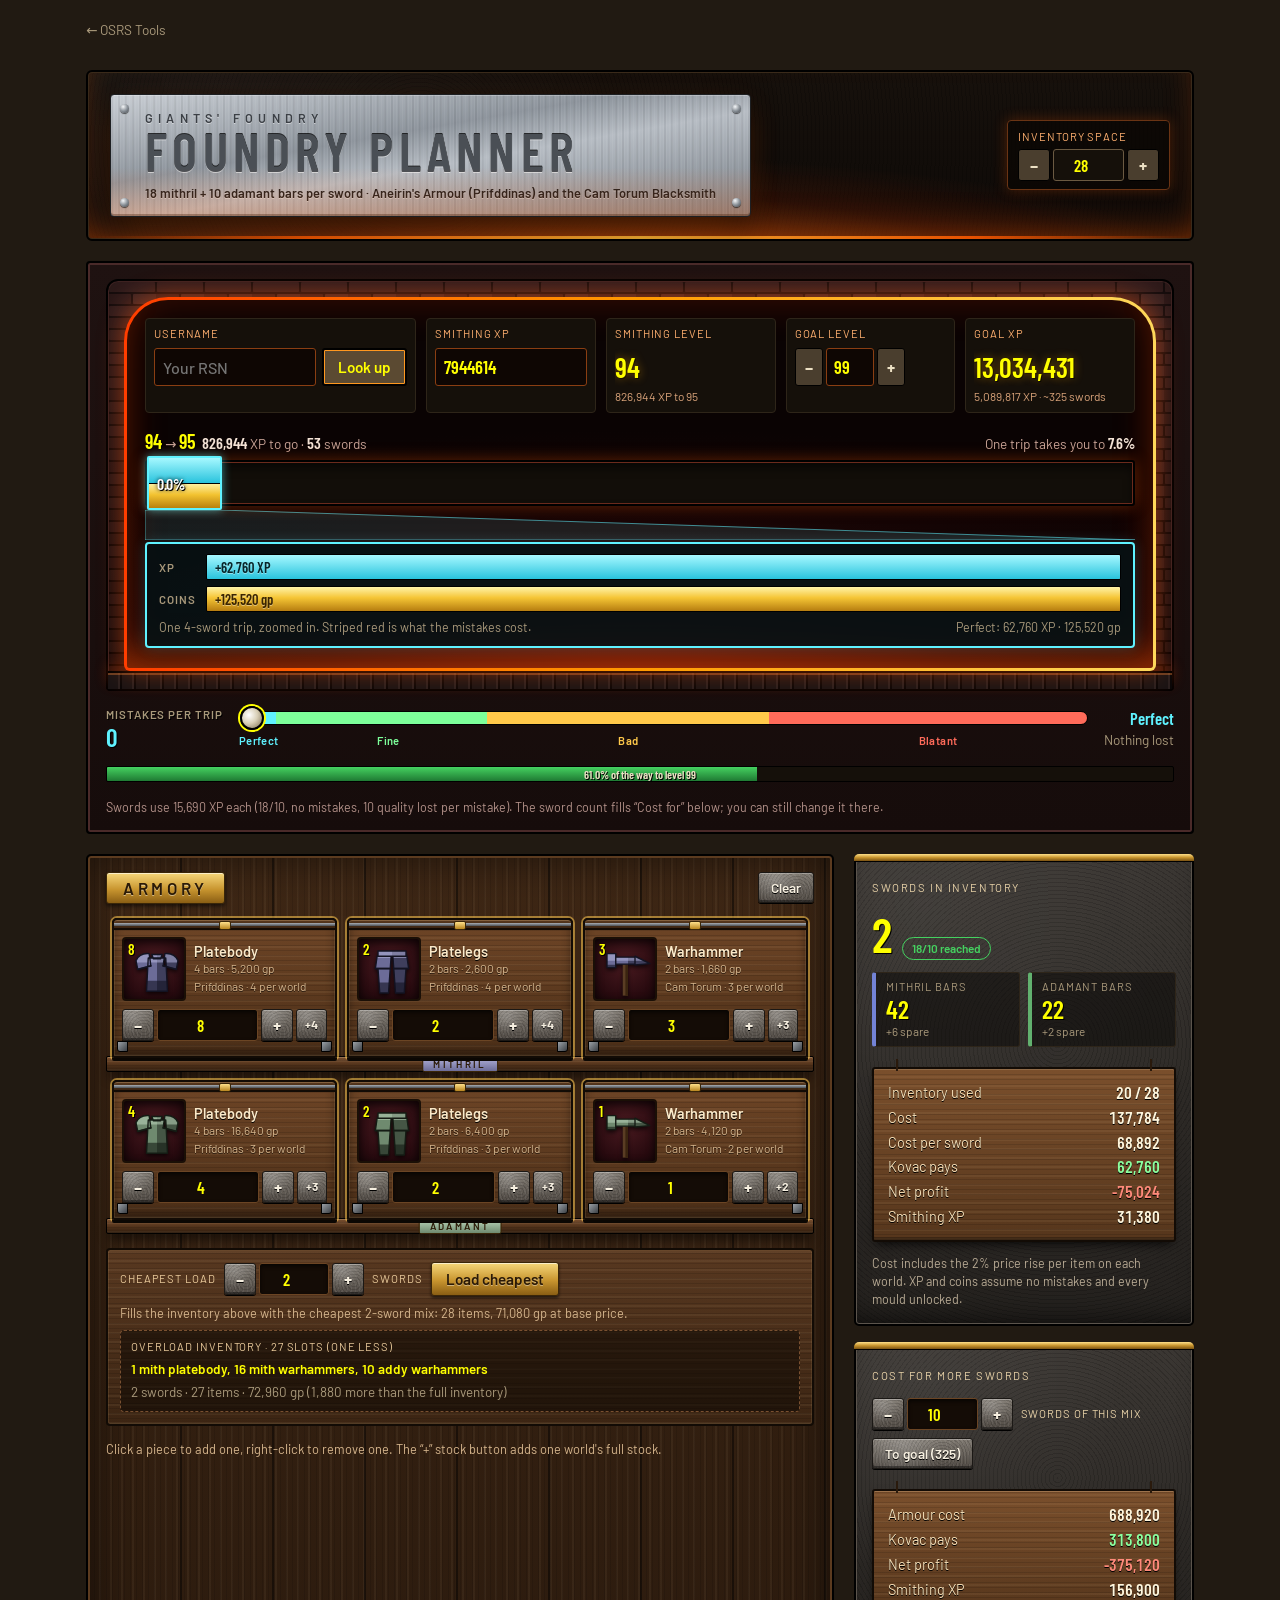
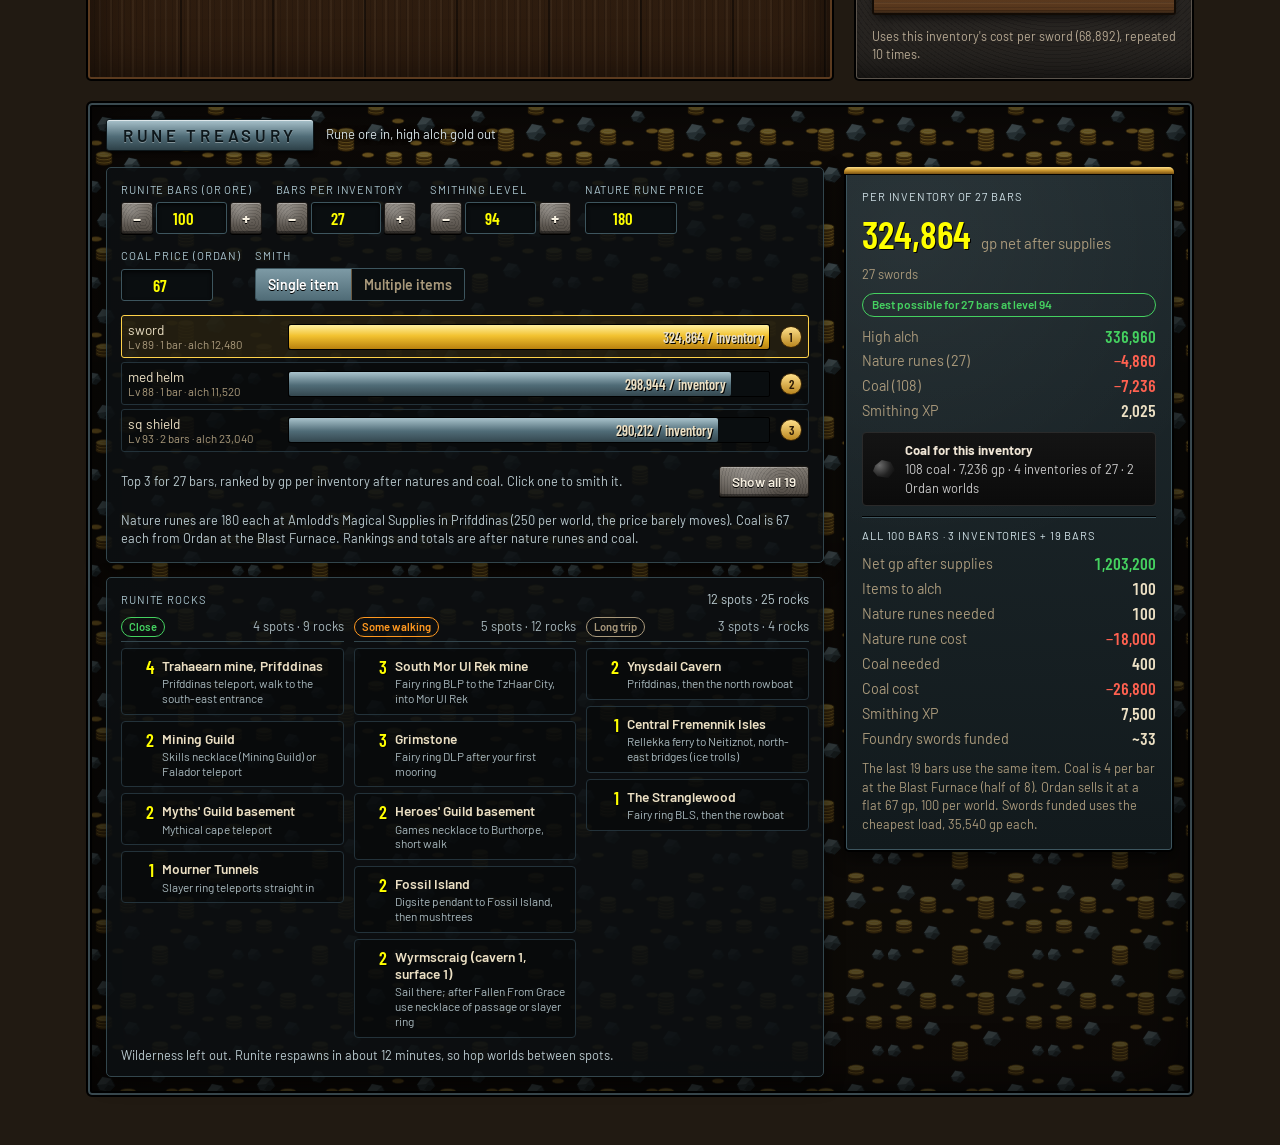
==== foundry-tracker/index.html @ 35a45f16 "Import CA tracker (v1.1.0) and Giants' Foundry planner (v1.0.0)- ca-tracker: web app from Combat-Ach" ====
<!doctype html>
<html lang="en">
<head>
<meta charset="utf-8">
<meta name="viewport" content="width=device-width, initial-scale=1">
<title>Giants' Foundry Planner</title>
<link rel="icon" href="data:image/svg+xml,%3Csvg xmlns='http://www.w3.org/2000/svg' viewBox='0 0 16 16'%3E%3Cpath d='M2 10h12l-2 4H4z' fill='%23ff981f'/%3E%3Cpath d='M5 9c0-3 2-3 1-7 3 2 5 4 4 7z' fill='%23ffff00'/%3E%3C/svg%3E">
<link rel="stylesheet" href="https://fonts.googleapis.com/css2?family=Barlow:wght@400;600&family=Barlow+Condensed:wght@600&display=swap">
<style>
/* Layout: one page, top to bottom — furnace goal panel, then the armory with the counter beside it, then rune alching with the runite rocks list beside it. Single dark look modelled on the game's stone-and-gold interface. */
:root{
  --bg:#211a12; --panel:#3a3024; --well:#15100a; --rim:#6b5a42; --line:#2e2519;
  --text:#ece0c4; --muted:#a9997b; --gold:#ff981f; --yellow:#ffff00;
  --mith:#7383d6; --mith-dk:#3a4377; --addy:#62b16f; --addy-dk:#2e5a36; --rune:#56c6cc; --rune-dk:#1f6d72;
  --good:#45d160; --bad:#ff6150;
  --f-disp:"Barlow",system-ui,-apple-system,"Segoe UI",sans-serif;
  --f-body:"Barlow",system-ui,-apple-system,"Segoe UI",sans-serif;
  --f-num:"Barlow Condensed","Arial Narrow",system-ui,sans-serif;
  color-scheme:dark;
}
[hidden]{display:none!important}
*{box-sizing:border-box}
html,body{margin:0}
body{background:var(--bg);color:var(--text);font:15px/1.45 var(--f-body)}
.wrap{max-width:1140px;margin:0 auto;padding-block:20px 48px;
  padding-left:max(16px,env(safe-area-inset-left,0px));padding-right:max(16px,env(safe-area-inset-right,0px));
  display:grid;gap:20px}
h1,h2{font-family:var(--f-disp);font-weight:600;margin:0;letter-spacing:.02em;text-wrap:balance;text-shadow:1px 1px 0 #000}
h1{font-size:1.9rem;color:var(--yellow)}
h2{font-size:1.2rem;color:var(--yellow)}
p{margin:0}
.muted{color:var(--muted)}
.small{font-size:.8rem}
.label{font-size:.7rem;text-transform:uppercase;letter-spacing:.08em;color:var(--muted)}
.num{font-family:var(--f-num);font-variant-numeric:tabular-nums}
.panel{background:var(--panel);border:2px solid #000;box-shadow:inset 0 0 0 2px var(--rim);border-radius:4px;padding:16px;display:grid;gap:14px;min-width:0}
.head{display:flex;flex-wrap:wrap;justify-content:space-between;align-items:end;gap:10px}
button{font:inherit;color:var(--text);cursor:pointer}
button:focus-visible,input:focus-visible,select:focus-visible{outline:2px solid var(--yellow);outline-offset:2px}
input[type=number],select{background:var(--well);color:var(--yellow);border:1px solid var(--rim);border-radius:3px;font:600 1.05rem var(--f-num);padding:5px 6px;text-align:center;min-width:0}
select{text-align:left;color:var(--text);font:500 .95rem var(--f-body);padding:6px 8px}
.stepper{display:inline-flex;align-items:stretch;gap:3px}
.stepper input{width:4.2em}
.sb{width:32px;min-height:32px;background:#4a3e2e;border:1px solid #000;border-radius:3px;font-weight:700;font-size:1.05rem;line-height:1}
.sb:hover{background:#5d4c34;color:var(--yellow)}
.btn{background:#5b4a32;border:2px solid #000;box-shadow:inset 0 0 0 1px var(--gold);border-radius:3px;padding:7px 14px;font:600 .95rem var(--f-disp);color:var(--yellow)}
.btn:hover{background:#6e5a3c}
.ghost{background:none;border:1px solid var(--rim);border-radius:3px;padding:5px 10px;font-size:.85rem;color:var(--muted)}
.ghost:hover{color:var(--text);border-color:var(--gold)}
.field{display:grid;gap:4px}

/* inventory */
.top{display:grid;grid-template-columns:minmax(0,1fr) 340px;gap:20px;align-items:stretch}
@media (max-width:900px){.top{grid-template-columns:1fr}}
/* ---------- armory ---------- */
.armory{position:relative;display:grid;gap:14px;align-content:start;padding:16px 18px 18px;border:2px solid #000;border-radius:5px;min-width:0;
  background:repeating-linear-gradient(90deg,rgba(0,0,0,.45) 0 2px,transparent 2px 92px),repeating-linear-gradient(90deg,rgba(0,0,0,.10) 0 1px,transparent 1px 6px),repeating-linear-gradient(90deg,rgba(255,220,170,.05) 0 2px,transparent 2px 11px),linear-gradient(#3e2715,#2c1b0e);
  box-shadow:inset 0 0 0 2px #5c3b1f,inset 0 0 50px rgba(0,0,0,.6)}
.armhead{display:flex;justify-content:space-between;align-items:center;gap:10px}
.plaque{display:inline-block;padding:5px 16px;border-radius:3px;font:600 1.05rem var(--f-disp);letter-spacing:.22em;text-transform:uppercase;color:#2b1a06;text-shadow:0 1px 0 rgba(255,255,255,.45);
  background:linear-gradient(#f6d77a,#c8952f 55%,#8a5e14);border:1px solid #3a2608;box-shadow:inset 0 1px 0 rgba(255,255,255,.6),0 2px 4px rgba(0,0,0,.6)}
.rack{display:grid;gap:0}
.rack .items{position:relative;z-index:1;padding:0 6px}
.items{display:grid;grid-template-columns:repeat(3,minmax(0,1fr));gap:10px}
@media (max-width:620px){.items{grid-template-columns:repeat(2,minmax(0,1fr))}}
.shelf{position:relative;height:16px;margin-top:-2px;border:1px solid #000;border-radius:2px;background:repeating-linear-gradient(0deg,rgba(0,0,0,.12) 0 1px,transparent 1px 5px),repeating-linear-gradient(0deg,rgba(255,220,170,.06) 0 2px,transparent 2px 9px),linear-gradient(#7a5030,#4e3019 60%,#2e1c0e);box-shadow:0 8px 12px -4px rgba(0,0,0,.8),inset 0 1px 0 rgba(255,220,170,.25)}
.shelf .tag2{position:absolute;left:50%;top:50%;transform:translate(-50%,-50%);padding:0 10px;font:600 .62rem/14px var(--f-disp);letter-spacing:.24em;text-transform:uppercase;color:#2b1a06;background:linear-gradient(#e9c86a,#a87a22);border:1px solid #3a2608;border-radius:2px}
.rack.m .tag2{background:linear-gradient(#b4b4dc,#6c6c98)} .rack.a .tag2{background:linear-gradient(#bcd6bc,#6f8a6f)}
.rack+.rack{margin-top:8px}
.chest{position:relative;display:grid;grid-template-columns:64px minmax(0,1fr);gap:8px;align-items:center;padding:17px 8px 15px;margin-bottom:0;border:2px solid #120b05;border-radius:5px 5px 2px 2px;
  background:repeating-linear-gradient(0deg,rgba(0,0,0,.12) 0 1px,transparent 1px 5px),repeating-linear-gradient(0deg,rgba(255,220,170,.06) 0 2px,transparent 2px 9px),linear-gradient(#6e4526,#4c2f18);box-shadow:inset 0 0 0 1px rgba(255,210,150,.12),inset 0 -6px 10px rgba(0,0,0,.4),0 3px 0 #0b0703}
.chest::before,.chest::after{content:"";position:absolute;bottom:4px;width:9px;height:9px;background:linear-gradient(135deg,#9aa0a6,#3c4045);border:1px solid #000}
.chest::before{left:3px;border-radius:0 0 0 3px} .chest::after{right:3px;border-radius:0 0 3px 0}
.chest .lid{position:absolute;left:-2px;right:-2px;top:-2px;height:12px;border:2px solid #120b05;border-radius:5px 5px 0 0;background:linear-gradient(#5a3a20,#3a2412);box-shadow:inset 0 1px 0 rgba(255,210,150,.25)}
.chest .lid::before{content:"";position:absolute;left:0;right:0;top:3px;height:3px;background:linear-gradient(#a7adb3,#4b5056)}
.chest .lid i{position:absolute;left:50%;top:1px;width:12px;height:9px;transform:translateX(-50%);border-radius:2px;background:linear-gradient(#ffe08a,#b9861f);border:1px solid #3a2608}
.chest.on{box-shadow:inset 0 0 0 1px rgba(255,210,150,.12),inset 0 -6px 10px rgba(0,0,0,.4),0 3px 0 #0b0703,0 0 0 2px rgba(255,200,80,.55)}
.pic{width:64px;height:64px;padding:5px;border:2px solid #1a0f06;border-radius:4px;position:relative;display:grid;place-items:center;
  background:radial-gradient(circle at 50% 40%,#4a1a20,#2a0b10 70%,#1a0609);box-shadow:inset 0 3px 8px rgba(0,0,0,.7)}
.pic:hover{border-color:#c8952f}
.pic svg{width:56px;height:56px;display:block;filter:drop-shadow(0 2px 2px rgba(0,0,0,.7))}
.pic .q{position:absolute;top:1px;left:4px;font:600 .95rem var(--f-num);color:var(--yellow);text-shadow:1px 1px 0 #000}
.itxt{min-width:0}
.iname{font-weight:600;font-size:.9rem;line-height:1.2;color:#fbe9c8;text-shadow:0 1px 0 #000}
.imeta{font-size:.74rem;color:#d4b48c;text-shadow:0 1px 0 rgba(0,0,0,.6)}
.qty{grid-column:1/-1;display:flex;gap:3px}
.qty input{flex:1;width:0}
.qty .stock{width:auto;padding:0 8px;font-size:.74rem}
@media (max-width:620px){.chest{grid-template-columns:1fr;justify-items:center;text-align:center}.qty{width:100%}}
@media (max-width:400px){.armory{padding:12px 10px 14px}.rack .items{padding:0 2px;gap:8px}.chest{padding:16px 5px 14px}.armory .qty .sb{width:26px;min-height:30px}.qty .stock{padding:0 4px}.imeta{font-size:.7rem}}
/* stone buttons used in the armory and counter */
.armory .sb,.counter .sb,.stone{background:radial-gradient(circle at 30% 22%,rgba(255,255,255,.20),transparent 55%),repeating-radial-gradient(circle at 70% 65%,rgba(0,0,0,.14) 0 1px,transparent 1px 3px),repeating-radial-gradient(circle at 20% 80%,rgba(255,255,255,.06) 0 1px,transparent 1px 4px),linear-gradient(#807a72,#504a44);border:1px solid #1b1815;border-radius:3px;color:#f6efe0;text-shadow:0 1px 0 #000;box-shadow:inset 0 1px 0 rgba(255,255,255,.28),inset 0 -2px 0 rgba(0,0,0,.4),0 1px 0 #000}
.armory .sb:hover,.counter .sb:hover,.stone:hover{filter:brightness(1.15);color:var(--yellow)}
.armory .sb:active,.counter .sb:active,.stone:active{box-shadow:inset 0 2px 3px rgba(0,0,0,.5)}
.stone{padding:6px 12px;font:600 .85rem var(--f-disp)}
.armory input[type=number],.counter input[type=number]{background:#140c06;border:1px solid #6b4524;box-shadow:inset 0 2px 4px rgba(0,0,0,.7)}
.brass{padding:7px 14px;border-radius:3px;font:600 .95rem var(--f-disp);color:#2b1a06;text-shadow:0 1px 0 rgba(255,255,255,.4);background:linear-gradient(#f6d77a,#c8952f 55%,#8a5e14);border:1px solid #3a2608;box-shadow:inset 0 1px 0 rgba(255,255,255,.6),0 2px 3px rgba(0,0,0,.6)}
.brass:hover{filter:brightness(1.08)}
.quarter{display:grid;gap:8px;padding:12px;border:2px solid #120b05;border-radius:4px;background:repeating-linear-gradient(0deg,rgba(0,0,0,.12) 0 1px,transparent 1px 5px),repeating-linear-gradient(0deg,rgba(255,220,170,.06) 0 2px,transparent 2px 9px),linear-gradient(#583820,#3c2513);box-shadow:inset 0 0 0 1px rgba(255,210,150,.1)}
.qhead{display:flex;flex-wrap:wrap;gap:8px;align-items:center}
.qhead .label,.armory .label{color:#e8c99a}
.qnote,.armnote{font-size:.8rem;color:#d4b48c}
.quarter .overflow{background:rgba(10,6,3,.55);border-color:#7a5030}
/* ---------- counter ---------- */
.counter{display:grid;gap:16px;align-content:start;min-width:0}
.till{position:relative;display:grid;gap:12px;padding:20px 16px 16px;border:2px solid #000;border-radius:5px;min-width:0;
  background:radial-gradient(circle at 20% 10%,rgba(255,255,255,.05),transparent 50%),repeating-radial-gradient(circle at 60% 40%,rgba(0,0,0,.16) 0 1px,transparent 1px 4px),linear-gradient(#3b3733,#24211e);
  box-shadow:inset 0 0 0 1px #5b544c,inset 0 -20px 30px -20px rgba(0,0,0,.8)}
.till::before{content:"";position:absolute;left:-2px;right:-2px;top:-2px;height:7px;border-radius:5px 5px 0 0;background:linear-gradient(#ffe08a,#c8952f 50%,#7a5212);border-bottom:1px solid #000}
.tillhead .label{color:#e8d2a8;letter-spacing:.14em}
.tillnote{font-size:.78rem;color:#b8aa94}
.banner{position:relative;margin-top:8px;padding:14px 14px 12px;border:2px solid #120b05;border-radius:3px;background:repeating-linear-gradient(0deg,rgba(0,0,0,.12) 0 1px,transparent 1px 5px),repeating-linear-gradient(0deg,rgba(255,220,170,.06) 0 2px,transparent 2px 9px),linear-gradient(#7a4f2c,#56361c);box-shadow:inset 0 1px 0 rgba(255,220,170,.25),inset 0 -3px 0 rgba(0,0,0,.3),0 6px 10px -4px rgba(0,0,0,.8)}
.banner::before,.banner::after{content:"";position:absolute;top:-10px;width:2px;height:12px;background:#2a1a0c}
.banner::before{left:22px} .banner::after{right:22px}
.banner dl.kv dt{color:#f3dcb4;text-shadow:0 1px 0 #000}
.banner dl.kv dd{color:#fff6dc;text-shadow:0 1px 0 #000}
.banner dl.kv dd.good{color:#8dff9f} .banner dl.kv dd.bad{color:#ff8a7a}
.counter .barsum>div{background:rgba(10,8,6,.55)}
.counter .cheap .label{color:#e8d2a8}

/* readout */
.big{display:flex;align-items:baseline;gap:10px;flex-wrap:wrap}
.big b{font:600 3rem/1 var(--f-num);color:var(--yellow);text-shadow:1px 1px 0 #000}
.pill{display:inline-block;font-size:.74rem;font-weight:600;padding:2px 9px;border-radius:99px;border:1px solid currentColor}
.pill.good{color:var(--good)} .pill.warn{color:var(--gold)} .pill.bad{color:var(--bad)}
.barsum{display:grid;grid-template-columns:1fr 1fr;gap:8px}
.barsum>div{background:var(--well);border:1px solid var(--line);border-left:4px solid var(--mith);border-radius:3px;padding:6px 10px;display:grid;gap:1px}
.barsum>.a{border-left-color:var(--addy)}
.barsum b{font:600 1.6rem/1 var(--f-num);color:var(--yellow);text-shadow:1px 1px 0 #000}
.barsum small{font-size:.74rem;color:var(--muted)}
dl.kv{display:grid;grid-template-columns:1fr auto;gap:4px 12px;margin:0;font-size:.9rem}
dl.kv dt{color:var(--muted)} dl.kv dd{margin:0;text-align:right;font:600 1.02rem var(--f-num);font-variant-numeric:tabular-nums}
.good{color:var(--good)} .bad{color:var(--bad)}
hr{border:0;border-top:1px solid #000;border-bottom:1px solid var(--rim);margin:0;width:100%}
.cheap{display:flex;flex-wrap:wrap;gap:8px;align-items:center}
.overflow{background:var(--well);border:1px dashed var(--rim);border-radius:4px;padding:8px 10px;font-size:.84rem;display:grid;gap:4px}
.overflow b.y{color:var(--yellow);font-weight:600}
.goal{gap:16px;padding:16px 18px;background:linear-gradient(#1f1211,#160c0b);box-shadow:inset 0 0 0 2px #4a2a29}
.goal .status{color:#b39189}
.ghead{display:grid;grid-template-columns:minmax(0,1.6fr) repeat(4,minmax(0,1fr));gap:10px}
@media (max-width:900px){.ghead{grid-template-columns:repeat(2,minmax(0,1fr))}.ghead .tile.user{grid-column:1/-1}}
.tile{background:var(--well);border:1px solid var(--line);border-radius:4px;padding:8px 10px;display:grid;gap:6px;align-content:start;min-width:0}
.tile .row{display:flex;gap:6px;align-items:center;min-height:38px}
.tile input[type=text],.tile input[type=number]{height:38px;font:600 1.15rem var(--f-num);background:#14100b;border:1px solid var(--rim);border-radius:3px;color:var(--yellow);padding:0 8px;min-width:0;width:100%;text-align:left}
.tile input[type=text]{color:var(--text);font:500 1rem var(--f-body)}
.tile .stepper input{width:3.2em;text-align:center;padding:0 2px}
.tile .sb{min-height:38px}
.tile .btn{height:38px;white-space:nowrap}
.tile .val{font:600 1.9rem/38px var(--f-num);color:var(--yellow);text-shadow:1px 1px 0 #000;white-space:nowrap;overflow:hidden;text-overflow:ellipsis}
@media (max-width:900px){.tile .val{font-size:1.5rem}}
.tile small{font-size:.74rem;color:var(--muted);margin-top:-4px}
/* big level bar */
.lvlbar{display:grid;gap:6px}
.lvlbar .cap{display:flex;justify-content:space-between;align-items:baseline;gap:10px;flex-wrap:wrap;font-size:.85rem;color:var(--muted)}
.lvlbar .cap b{color:var(--text);font:600 1rem var(--f-num)}
.lvlbar .cap .lv{font:600 1.25rem var(--f-num);color:var(--yellow);text-shadow:1px 1px 0 #000}
.bigbar{position:relative;height:46px;background:#120e09;border:2px solid #000;box-shadow:inset 0 0 0 1px var(--rim),inset 0 6px 10px rgba(0,0,0,.5);border-radius:3px}
.bigbar>.fill{position:absolute;inset:0 auto 0 0;background:linear-gradient(#ffe266,#e0a21c 55%,#a8700c);box-shadow:inset 0 2px 0 rgba(255,255,255,.35)}
.bigbar>.pct{position:absolute;left:10px;top:50%;transform:translateY(-50%);font:600 1rem var(--f-num);color:#fff;text-shadow:1px 1px 0 #000,0 0 4px #000;pointer-events:none}
.tseg{position:absolute;top:-6px;bottom:-6px;display:grid;grid-template-rows:1fr 1fr;border:2px solid #5ff2ff;border-radius:2px;background:#0a2a30;box-shadow:0 0 10px rgba(95,242,255,.55);min-width:6px;overflow:hidden;transition:left .2s,width .2s}
.lane{position:relative;overflow:hidden;background:repeating-linear-gradient(-45deg,#ff6b5a 0 4px,#7a1d14 4px 8px)}
.lane+.lane{border-top:1px solid #000}
.lane>i{position:absolute;inset:0 auto 0 0;transition:width .2s}
.lane.xp>i{background:linear-gradient(#a6f8ff,#29c3dd)}
.lane.gp>i{background:linear-gradient(#fff0a0,#f2c230 45%,#b8800e);overflow:hidden}
@keyframes shine{0%{left:-40%}60%,100%{left:110%}}
@media (prefers-reduced-motion:reduce){.lane.gp>i::after,.ztrack.gp>i::after{animation:none;display:none}}
/* zoom lens */
.lens{display:block;width:100%;height:30px;margin:-2px 0 -4px}
.lens polygon{fill:rgba(95,242,255,.10);stroke:rgba(95,242,255,.55);stroke-width:1;vector-effect:non-scaling-stroke}
.zoom{display:grid;grid-template-columns:auto minmax(0,1fr);gap:6px 10px;align-items:center;background:#0d1d20;border:2px solid #5ff2ff;border-radius:4px;padding:10px 12px;box-shadow:0 0 14px rgba(95,242,255,.18)}
.zoom .zl{font:600 .72rem var(--f-disp);letter-spacing:.08em;text-transform:uppercase;color:var(--muted)}
.ztrack{position:relative;height:26px;border:1px solid #000;border-radius:2px;overflow:hidden;background:repeating-linear-gradient(-45deg,#ff6b5a 0 5px,#7a1d14 5px 10px)}
.ztrack>i{position:absolute;inset:0 auto 0 0;transition:width .2s}
.ztrack.xp>i{background:linear-gradient(#a6f8ff,#29c3dd)}
.ztrack.gp>i{background:linear-gradient(#fff3a8,#f5c535 45%,#b67d10);overflow:hidden}
.lane.gp>i::after,.ztrack.gp>i::after{content:"";position:absolute;top:0;bottom:0;width:40%;left:-40%;background:linear-gradient(100deg,transparent,rgba(255,255,255,.75) 50%,transparent);animation:shine 2.8s ease-in-out infinite}
.ztrack span{position:absolute;top:50%;transform:translateY(-50%);font:600 .9rem var(--f-num);white-space:nowrap}
.ztrack .got{left:8px;color:#06262b;text-shadow:0 1px 0 rgba(255,255,255,.4)}
.ztrack.gp .got{color:#3a2500}
.ztrack .lost{right:8px;color:#fff;text-shadow:1px 1px 0 #000,0 0 3px #000}
.zfoot{grid-column:1/-1;display:flex;justify-content:space-between;gap:10px;flex-wrap:wrap;font-size:.78rem;color:var(--muted)}
/* mistakes slider */
.mslide{display:grid;grid-template-columns:auto minmax(0,1fr) auto;gap:6px 16px;align-items:center}
@media (max-width:620px){.mslide{grid-template-columns:1fr}}
.mslide .mval{font:600 1.6rem/1 var(--f-num);color:var(--yellow);text-shadow:1px 1px 0 #000;min-width:4.2em}
.mslide .mval small{display:block;font:600 .72rem var(--f-disp);letter-spacing:.08em;text-transform:uppercase;color:var(--muted);margin-bottom:3px}
.rangewrap{position:relative;padding-bottom:18px}
input[type=range].mist{-webkit-appearance:none;appearance:none;width:100%;height:14px;border-radius:7px;border:1px solid #000;background:linear-gradient(90deg,#5ff2ff 0 4.2%,#7dff9a 4.2% 29.2%,#ffc94a 29.2% 62.5%,#ff6b5a 62.5%);margin:0;cursor:pointer}
input[type=range].mist::-webkit-slider-thumb{-webkit-appearance:none;width:24px;height:24px;border-radius:50%;background:radial-gradient(circle at 35% 35%,#fff,#d9d0b8 45%,#7a6a4a);border:2px solid #000;box-shadow:0 0 0 2px var(--yellow)}
input[type=range].mist::-moz-range-thumb{width:22px;height:22px;border-radius:50%;background:radial-gradient(circle at 35% 35%,#fff,#d9d0b8 45%,#7a6a4a);border:2px solid #000;box-shadow:0 0 0 2px var(--yellow)}
input[type=range].mist:focus-visible{outline:2px solid var(--yellow);outline-offset:4px}
.ticks{position:absolute;left:12px;right:12px;bottom:0;height:14px;font:600 .7rem var(--f-disp);letter-spacing:.04em}
.ticks span{position:absolute;transform:translateX(-50%);white-space:nowrap}
.mread{font-size:.85rem;color:var(--muted);text-align:right}
.mread b{font:600 1.05rem var(--f-num)}
.mread .xtra{display:block;margin-top:3px;font-size:.8rem;color:var(--text)}
.mread .xtra b{font-size:.9rem}
.tp{color:#5ff2ff} .tf{color:#7dff9a} .tb{color:#ffc94a} .tx{color:#ff6b5a}
/* slim goal bar */
.goalbar{position:relative;height:16px;background:var(--well);border:1px solid #000;border-radius:2px;overflow:hidden}
.goalbar i{position:absolute;inset:0 auto 0 0;background:linear-gradient(var(--good),#1f7a33)}
.goalbar span{position:absolute;inset:0;display:grid;place-items:center;font:600 .74rem var(--f-num);text-shadow:1px 1px 0 #000}
.status{font-size:.78rem}

/* rune */
.rgrid{display:grid;grid-template-columns:minmax(0,1fr) 330px;gap:20px;align-items:start}
@media (max-width:900px){.rgrid{grid-template-columns:1fr}}
.fields{display:flex;flex-wrap:wrap;gap:14px}
.bars{display:grid;gap:4px}
.brow{display:grid;grid-template-columns:150px minmax(0,1fr);gap:10px;align-items:center;background:none;border:1px solid transparent;border-radius:3px;padding:3px 5px;text-align:left}
.brow:hover:not(:disabled){border-color:var(--rim)}
.brow.sel{border-color:var(--yellow);background:#2f2619}
.brow:disabled{opacity:.4;cursor:default}
.brow .nm{font-size:.85rem;line-height:1.15}
.brow .nm small{display:block;font-size:.72rem;color:var(--muted)}
.btrack{position:relative;height:20px;background:var(--well);border-radius:2px}
.btrack i{position:absolute;inset:0 auto 0 0;background:linear-gradient(var(--rune),var(--rune-dk));border-radius:2px}
.brow.sel .btrack i{background:linear-gradient(var(--yellow),var(--gold))}
.btrack span{position:absolute;top:50%;transform:translateY(-50%);font:600 .82rem var(--f-num);text-shadow:1px 1px 0 #000;white-space:nowrap}
@media (max-width:560px){.brow{grid-template-columns:105px minmax(0,1fr)}}
.brow .nm .cnt{font-style:normal;font:600 .9rem var(--f-num);color:var(--yellow);margin-right:5px}
.seg{display:flex;border:1px solid var(--rim);border-radius:3px;overflow:hidden}
.seg button{background:var(--well);border:0;padding:7px 12px;font:600 .88rem var(--f-disp);color:var(--muted)}
.seg button+button{border-left:1px solid var(--rim)}
.seg button.on{background:#5b4a32;color:var(--yellow)}
.mixbox{background:var(--well);border:1px solid var(--rim);border-radius:4px;display:grid;gap:0}
.mixbox[hidden]{display:none}
.mixbox>.head{padding:9px 12px;align-items:baseline}
#mixUsed{font:600 .95rem var(--f-num);color:var(--yellow)}
#mixUsed.bad{color:var(--bad)}
.hlist{display:grid;padding:0 8px;border-top:1px solid var(--line)}
.hrow{display:grid;grid-template-columns:minmax(0,1fr) auto 68px;gap:6px;align-items:center;padding:4px 2px;border-bottom:1px solid var(--line);font-size:.84rem}
.hrow.on .hn{color:var(--yellow)}
.hrow small{display:block;font-size:.7rem;color:var(--muted)}
.hrow .stepper input{width:3em}
.hrow .sb{width:26px;min-height:26px}
.hrow .t{text-align:right;font:600 .92rem var(--f-num);color:var(--yellow)}
.hfoot{display:flex;justify-content:space-between;align-items:center;gap:8px;padding:8px 12px;font-size:.84rem}
.rockbox{display:grid;gap:8px;background:var(--well);border:1px solid var(--rim);border-radius:4px;padding:10px 12px}
.rockbox .head{align-items:baseline}
.rlist{display:grid}
.rk{display:grid;grid-template-columns:22px minmax(0,1fr);gap:8px;align-items:start;padding:6px 0;border-top:1px solid var(--line);font-size:.86rem;line-height:1.25}
.rk .c{font:600 1.15rem/1.1 var(--f-num);color:var(--yellow);text-shadow:1px 1px 0 #000;text-align:right}
.rk .rn{font-weight:600}
.rk small{display:block;font-size:.74rem;color:var(--muted);margin-top:2px}
.tag{display:inline-block;font-size:.7rem;font-weight:600;padding:1px 7px;border-radius:99px;border:1px solid currentColor;white-space:nowrap}
.tag.s{color:var(--good)} .tag.m{color:var(--gold)} .tag.l{color:var(--muted)}

/* ---------- forge header ---------- */
.forge{position:relative;overflow:hidden;display:flex;flex-wrap:wrap;justify-content:space-between;align-items:center;gap:16px;padding:22px;border:2px solid #000;border-radius:6px;
  background:radial-gradient(ellipse 70% 90% at 50% 115%,rgba(255,110,20,.45),rgba(160,40,0,.18) 45%,transparent 70%),
    radial-gradient(circle at 12% 0%,rgba(255,255,255,.04),transparent 40%),
    repeating-radial-gradient(circle at 30% 40%,rgba(0,0,0,.18) 0 1px,transparent 1px 4px),
    linear-gradient(#17110c,#0d0907);
  box-shadow:inset 0 0 0 1px #3a2a1a,inset 0 -18px 40px -20px rgba(255,90,0,.6)}
.forge::after{content:"";position:absolute;left:0;right:0;bottom:0;height:3px;background:linear-gradient(90deg,transparent,#ff5a00 20%,#ffc23a 50%,#ff5a00 80%,transparent);filter:blur(.5px);opacity:.85}
.embers{position:absolute;inset:0;pointer-events:none}
.embers i{position:absolute;bottom:-6px;width:3px;height:3px;border-radius:50%;background:#ffb347;box-shadow:0 0 6px 2px rgba(255,120,20,.8);opacity:0;animation:ember linear infinite}
@keyframes ember{0%{transform:translate(0,0);opacity:0}10%{opacity:1}70%{opacity:.7}100%{transform:translate(14px,-150px);opacity:0}}
.plate{position:relative;z-index:1;padding:16px 34px 14px;border-radius:4px;border:1px solid #1d1f22;
  background:repeating-linear-gradient(90deg,rgba(255,255,255,.05) 0 1px,transparent 1px 3px),
    repeating-linear-gradient(90deg,rgba(0,0,0,.06) 0 2px,transparent 2px 7px),
    linear-gradient(170deg,#c9ced4 0%,#8e959d 38%,#b7bdc4 55%,#757c84 100%);
  box-shadow:0 1px 0 rgba(255,255,255,.25) inset,0 -2px 0 rgba(0,0,0,.35) inset,0 8px 24px rgba(0,0,0,.6),0 10px 28px -8px rgba(255,100,0,.45)}
.plate::before{content:"";position:absolute;inset:0;border-radius:4px;background:linear-gradient(180deg,transparent 60%,rgba(255,110,30,.28));pointer-events:none}
.rivet{position:absolute;width:9px;height:9px;border-radius:50%;background:radial-gradient(circle at 35% 30%,#f4f6f8,#8b9299 50%,#3c4146);box-shadow:0 1px 1px rgba(0,0,0,.6)}
.plate h1{display:grid;gap:0;margin:0;text-shadow:none}
.plate .kicker{font:600 .78rem var(--f-disp);letter-spacing:.42em;text-transform:uppercase;color:#3c4046;text-shadow:0 1px 0 rgba(255,255,255,.45)}
.plate .etch{font:600 clamp(2rem,5.6vw,3.3rem)/1 var(--f-num);letter-spacing:.1em;text-transform:uppercase;color:#4a4f55;
  text-shadow:0 1px 0 rgba(255,255,255,.55),0 -1px 0 rgba(0,0,0,.75),0 0 1px rgba(0,0,0,.4)}
.plate .sub{margin-top:6px;font-size:.8rem;font-weight:600;color:#15181b;text-shadow:0 1px 0 rgba(255,255,255,.4)}
.slotplate{position:relative;z-index:1;background:rgba(10,6,3,.72);border:1px solid #6a3414;border-radius:4px;padding:8px 10px;box-shadow:0 0 14px rgba(255,90,0,.25)}
.slotplate .label{color:#ffb070}
@media (max-width:560px){.plate{padding:14px 20px 12px;width:100%}.slotplate{width:100%}}
@media (prefers-reduced-motion:reduce){.embers{display:none}}
/* ---------- furnace mouth around the goal fields ---------- */
.furnace{padding:16px 16px 0;border-radius:12px 12px 4px 4px;background:linear-gradient(180deg,rgba(126,87,85,.18),rgba(0,0,0,.35)),url("data:image/svg+xml,%3Csvg xmlns='http://www.w3.org/2000/svg' width='48' height='24'%3E%3Crect width='48' height='24' fill='%230d0606'/%3E%3Crect x='1' y='1' width='46' height='10' rx='1' fill='%233a1f1e'/%3E%3Crect x='-23' y='13' width='46' height='10' rx='1' fill='%23331a19'/%3E%3Crect x='25' y='13' width='46' height='10' rx='1' fill='%23442624'/%3E%3C/svg%3E") 0 0/48px 24px,#0d0606;border:2px solid #000;box-shadow:inset 0 0 0 1px #3d2221,inset 0 0 40px rgba(0,0,0,.6)}
.furnace .mouth{position:relative;display:grid;gap:16px;padding:18px 18px 20px;border:3px solid transparent;border-radius:44px 44px 6px 6px;
  background:radial-gradient(ellipse 85% 70% at 50% 105%,#5a120a 0%,#2a0808 38%,#140404 70%,#0a0303 100%) padding-box,
    linear-gradient(90deg,#ff3d00,#ff9a00,#ffd85a,#ff7a00,#ff2a00,#ffb000,#ff3d00) border-box;
  background-size:100% 100%,300% 100%;animation:magma 9s linear infinite;
  box-shadow:0 0 24px rgba(255,80,0,.5),inset 0 0 40px rgba(255,60,0,.22),inset 0 -30px 40px -20px rgba(255,90,0,.45)}
@keyframes magma{to{background-position:0 0,300% 0}}
@media (prefers-reduced-motion:reduce){.furnace .mouth{animation:none}}
.furnace .ghead{padding:0}
.sill{height:18px;margin:0 -16px;border-top:2px solid #000;background:repeating-linear-gradient(90deg,#1a1414 0 10px,#2a201f 10px 12px,#0a0707 12px 14px),linear-gradient(#3a2e2d,#120d0d);box-shadow:inset 0 2px 0 rgba(255,140,60,.35),0 -6px 14px rgba(255,80,0,.25)}
.furnace .lvlbar .cap{color:#c9a497}
.furnace .lvlbar .cap b{color:#f4e3d6}
.furnace .bigbar{border-color:#000;box-shadow:inset 0 0 0 1px #6b2a1c,inset 0 6px 10px rgba(0,0,0,.6),0 0 16px rgba(255,90,0,.35)}
.furnace .zoom{background:rgba(6,18,20,.88)}
@media (max-width:560px){.furnace{padding:8px 8px 0}.furnace .mouth{padding:12px 10px 14px;gap:12px;border-radius:28px 28px 6px 6px}.sill{margin:0 -8px}}
.furnace .tile{padding:7px 8px}.furnace .tile .stepper input{width:2.6em}.furnace .tile .sb{width:28px}}
.furnace .tile{background:linear-gradient(rgba(14,4,4,.85),rgba(30,8,6,.85));border:1px solid rgba(255,110,40,.34);box-shadow:inset 0 -10px 18px -10px rgba(255,100,20,.5)}
.furnace .tile .label{color:#ffb070}
.furnace .tile small{color:#d9a37a}
.furnace .tile input[type=text],.furnace .tile input[type=number]{background:#0e0603;border-color:#8a3e12}
.furnace .tile .val{font-size:clamp(1.3rem,2.3vw,1.75rem);text-shadow:0 0 10px rgba(255,170,0,.45),1px 1px 0 #000}

/* ---------- rune treasury ---------- */
.treasury{position:relative;display:grid;gap:16px;padding:16px 18px 18px;border:2px solid #000;border-radius:6px;min-width:0;
  background:linear-gradient(rgba(10,8,6,.55),rgba(10,8,6,.72)),url("data:image/svg+xml,%3Csvg xmlns='http://www.w3.org/2000/svg' width='160' height='96'%3E%3Crect width='160' height='96' fill='%23100c08'/%3E%3Cpolygon points='9.0,22.0 14.4,13.9 23.4,15.7 27.0,22.9 20.7,29.2 11.7,27.4' fill='%23506C77' stroke='%231d2a30' stroke-width='1'/%3E%3Cpolygon points='9.0,22.0 14.4,13.9 23.4,15.7 18.0,21.1' fill='%2386a5b0'/%3E%3Cpolygon points='27.0,22.9 20.7,29.2 16.2,26.5 19.8,22.0' fill='%232f434b'/%3E%3Cpolygon points='63.0,14.0 67.2,7.7 74.2,9.1 77.0,14.7 72.1,19.6 65.1,18.2' fill='%23506C77' stroke='%231d2a30' stroke-width='1'/%3E%3Cpolygon points='63.0,14.0 67.2,7.7 74.2,9.1 70.0,13.3' fill='%2386a5b0'/%3E%3Cpolygon points='77.0,14.7 72.1,19.6 68.6,17.5 71.4,14.0' fill='%232f434b'/%3E%3Cpolygon points='118.0,30.0 124.0,21.0 134.0,23.0 138.0,31.0 131.0,38.0 121.0,36.0' fill='%23506C77' stroke='%231d2a30' stroke-width='1'/%3E%3Cpolygon points='118.0,30.0 124.0,21.0 134.0,23.0 128.0,29.0' fill='%2386a5b0'/%3E%3Cpolygon points='138.0,31.0 131.0,38.0 126.0,35.0 130.0,30.0' fill='%232f434b'/%3E%3Cpolygon points='36.0,62.0 40.8,54.8 48.8,56.4 52.0,62.8 46.4,68.4 38.4,66.8' fill='%23506C77' stroke='%231d2a30' stroke-width='1'/%3E%3Cpolygon points='36.0,62.0 40.8,54.8 48.8,56.4 44.0,61.2' fill='%2386a5b0'/%3E%3Cpolygon points='52.0,62.8 46.4,68.4 42.4,66.0 45.6,62.0' fill='%232f434b'/%3E%3Cpolygon points='95.0,72.0 100.4,63.9 109.4,65.7 113.0,72.9 106.7,79.2 97.7,77.4' fill='%23506C77' stroke='%231d2a30' stroke-width='1'/%3E%3Cpolygon points='95.0,72.0 100.4,63.9 109.4,65.7 104.0,71.1' fill='%2386a5b0'/%3E%3Cpolygon points='113.0,72.9 106.7,79.2 102.2,76.5 105.8,72.0' fill='%232f434b'/%3E%3Cpolygon points='144.0,84.0 147.6,78.6 153.6,79.8 156.0,84.6 151.8,88.8 145.8,87.6' fill='%23506C77' stroke='%231d2a30' stroke-width='1'/%3E%3Cpolygon points='144.0,84.0 147.6,78.6 153.6,79.8 150.0,83.4' fill='%2386a5b0'/%3E%3Cpolygon points='156.0,84.6 151.8,88.8 148.8,87.0 151.2,84.0' fill='%232f434b'/%3E%3Cpolygon points='-1.0,84.0 3.2,77.7 10.2,79.1 13.0,84.7 8.1,89.6 1.1,88.2' fill='%23506C77' stroke='%231d2a30' stroke-width='1'/%3E%3Cpolygon points='-1.0,84.0 3.2,77.7 10.2,79.1 6.0,83.3' fill='%2386a5b0'/%3E%3Cpolygon points='13.0,84.7 8.1,89.6 4.6,87.5 7.4,84.0' fill='%232f434b'/%3E%3Cellipse cx='40.0' cy='39.2' rx='8' ry='3' fill='%23a8761c' stroke='%234a3008' stroke-width='.8'/%3E%3Cellipse cx='40.0' cy='38.0' rx='8' ry='3' fill='%23d9a838' stroke='%235a3e0e' stroke-width='.7'/%3E%3Cellipse cx='40.0' cy='36.0' rx='8' ry='3' fill='%23a8761c' stroke='%234a3008' stroke-width='.8'/%3E%3Cellipse cx='40.0' cy='34.8' rx='8' ry='3' fill='%23d9a838' stroke='%235a3e0e' stroke-width='.7'/%3E%3Cellipse cx='40.0' cy='32.8' rx='8' ry='3' fill='%23a8761c' stroke='%234a3008' stroke-width='.8'/%3E%3Cellipse cx='40.0' cy='31.6' rx='8' ry='3' fill='%23d9a838' stroke='%235a3e0e' stroke-width='.7'/%3E%3Cellipse cx='40.0' cy='29.6' rx='8' ry='3' fill='%23a8761c' stroke='%234a3008' stroke-width='.8'/%3E%3Cellipse cx='40.0' cy='28.4' rx='8' ry='3' fill='%23f2c94c' stroke='%235a3e0e' stroke-width='.7'/%3E%3Cellipse cx='40.0' cy='28.4' rx='4.5' ry='1.4' fill='none' stroke='%23fff1b0' stroke-width='.6' opacity='.7'/%3E%3Cellipse cx='98.0' cy='45.2' rx='8' ry='3' fill='%23a8761c' stroke='%234a3008' stroke-width='.8'/%3E%3Cellipse cx='98.0' cy='44.0' rx='8' ry='3' fill='%23d9a838' stroke='%235a3e0e' stroke-width='.7'/%3E%3Cellipse cx='98.0' cy='42.0' rx='8' ry='3' fill='%23a8761c' stroke='%234a3008' stroke-width='.8'/%3E%3Cellipse cx='98.0' cy='40.8' rx='8' ry='3' fill='%23d9a838' stroke='%235a3e0e' stroke-width='.7'/%3E%3Cellipse cx='98.0' cy='38.8' rx='8' ry='3' fill='%23a8761c' stroke='%234a3008' stroke-width='.8'/%3E%3Cellipse cx='98.0' cy='37.6' rx='8' ry='3' fill='%23d9a838' stroke='%235a3e0e' stroke-width='.7'/%3E%3Cellipse cx='98.0' cy='35.6' rx='8' ry='3' fill='%23a8761c' stroke='%234a3008' stroke-width='.8'/%3E%3Cellipse cx='98.0' cy='34.4' rx='8' ry='3' fill='%23d9a838' stroke='%235a3e0e' stroke-width='.7'/%3E%3Cellipse cx='98.0' cy='32.4' rx='8' ry='3' fill='%23a8761c' stroke='%234a3008' stroke-width='.8'/%3E%3Cellipse cx='98.0' cy='31.2' rx='8' ry='3' fill='%23d9a838' stroke='%235a3e0e' stroke-width='.7'/%3E%3Cellipse cx='98.0' cy='29.2' rx='8' ry='3' fill='%23a8761c' stroke='%234a3008' stroke-width='.8'/%3E%3Cellipse cx='98.0' cy='28.0' rx='8' ry='3' fill='%23f2c94c' stroke='%235a3e0e' stroke-width='.7'/%3E%3Cellipse cx='98.0' cy='28.0' rx='4.5' ry='1.4' fill='none' stroke='%23fff1b0' stroke-width='.6' opacity='.7'/%3E%3Cellipse cx='146.0' cy='59.2' rx='8' ry='3' fill='%23a8761c' stroke='%234a3008' stroke-width='.8'/%3E%3Cellipse cx='146.0' cy='58.0' rx='8' ry='3' fill='%23d9a838' stroke='%235a3e0e' stroke-width='.7'/%3E%3Cellipse cx='146.0' cy='56.0' rx='8' ry='3' fill='%23a8761c' stroke='%234a3008' stroke-width='.8'/%3E%3Cellipse cx='146.0' cy='54.8' rx='8' ry='3' fill='%23d9a838' stroke='%235a3e0e' stroke-width='.7'/%3E%3Cellipse cx='146.0' cy='52.8' rx='8' ry='3' fill='%23a8761c' stroke='%234a3008' stroke-width='.8'/%3E%3Cellipse cx='146.0' cy='51.6' rx='8' ry='3' fill='%23f2c94c' stroke='%235a3e0e' stroke-width='.7'/%3E%3Cellipse cx='146.0' cy='51.6' rx='4.5' ry='1.4' fill='none' stroke='%23fff1b0' stroke-width='.6' opacity='.7'/%3E%3Cellipse cx='16.0' cy='59.2' rx='8' ry='3' fill='%23a8761c' stroke='%234a3008' stroke-width='.8'/%3E%3Cellipse cx='16.0' cy='58.0' rx='8' ry='3' fill='%23d9a838' stroke='%235a3e0e' stroke-width='.7'/%3E%3Cellipse cx='16.0' cy='56.0' rx='8' ry='3' fill='%23a8761c' stroke='%234a3008' stroke-width='.8'/%3E%3Cellipse cx='16.0' cy='54.8' rx='8' ry='3' fill='%23d9a838' stroke='%235a3e0e' stroke-width='.7'/%3E%3Cellipse cx='16.0' cy='52.8' rx='8' ry='3' fill='%23a8761c' stroke='%234a3008' stroke-width='.8'/%3E%3Cellipse cx='16.0' cy='51.6' rx='8' ry='3' fill='%23f2c94c' stroke='%235a3e0e' stroke-width='.7'/%3E%3Cellipse cx='16.0' cy='51.6' rx='4.5' ry='1.4' fill='none' stroke='%23fff1b0' stroke-width='.6' opacity='.7'/%3E%3Cellipse cx='72.0' cy='91.2' rx='8' ry='3' fill='%23a8761c' stroke='%234a3008' stroke-width='.8'/%3E%3Cellipse cx='72.0' cy='90.0' rx='8' ry='3' fill='%23d9a838' stroke='%235a3e0e' stroke-width='.7'/%3E%3Cellipse cx='72.0' cy='88.0' rx='8' ry='3' fill='%23a8761c' stroke='%234a3008' stroke-width='.8'/%3E%3Cellipse cx='72.0' cy='86.8' rx='8' ry='3' fill='%23d9a838' stroke='%235a3e0e' stroke-width='.7'/%3E%3Cellipse cx='72.0' cy='84.8' rx='8' ry='3' fill='%23a8761c' stroke='%234a3008' stroke-width='.8'/%3E%3Cellipse cx='72.0' cy='83.6' rx='8' ry='3' fill='%23d9a838' stroke='%235a3e0e' stroke-width='.7'/%3E%3Cellipse cx='72.0' cy='81.6' rx='8' ry='3' fill='%23a8761c' stroke='%234a3008' stroke-width='.8'/%3E%3Cellipse cx='72.0' cy='80.4' rx='8' ry='3' fill='%23d9a838' stroke='%235a3e0e' stroke-width='.7'/%3E%3Cellipse cx='72.0' cy='78.4' rx='8' ry='3' fill='%23a8761c' stroke='%234a3008' stroke-width='.8'/%3E%3Cellipse cx='72.0' cy='77.2' rx='8' ry='3' fill='%23f2c94c' stroke='%235a3e0e' stroke-width='.7'/%3E%3Cellipse cx='72.0' cy='77.2' rx='4.5' ry='1.4' fill='none' stroke='%23fff1b0' stroke-width='.6' opacity='.7'/%3E%3Cellipse cx='128.0' cy='9.2' rx='8' ry='3' fill='%23a8761c' stroke='%234a3008' stroke-width='.8'/%3E%3Cellipse cx='128.0' cy='8.0' rx='8' ry='3' fill='%23d9a838' stroke='%235a3e0e' stroke-width='.7'/%3E%3Cellipse cx='128.0' cy='6.0' rx='8' ry='3' fill='%23a8761c' stroke='%234a3008' stroke-width='.8'/%3E%3Cellipse cx='128.0' cy='4.8' rx='8' ry='3' fill='%23f2c94c' stroke='%235a3e0e' stroke-width='.7'/%3E%3Cellipse cx='128.0' cy='4.8' rx='4.5' ry='1.4' fill='none' stroke='%23fff1b0' stroke-width='.6' opacity='.7'/%3E%3Cellipse cx='60.0' cy='40.0' rx='6' ry='2.4' fill='%23e2b13e' stroke='%235a3e0e' stroke-width='.7'/%3E%3Cellipse cx='84.0' cy='28.0' rx='6' ry='2.4' fill='%23e2b13e' stroke='%235a3e0e' stroke-width='.7'/%3E%3Cellipse cx='120.0' cy='52.0' rx='6' ry='2.4' fill='%23e2b13e' stroke='%235a3e0e' stroke-width='.7'/%3E%3Cellipse cx='30.0' cy='80.0' rx='6' ry='2.4' fill='%23e2b13e' stroke='%235a3e0e' stroke-width='.7'/%3E%3Cellipse cx='88.0' cy='60.0' rx='6' ry='2.4' fill='%23e2b13e' stroke='%235a3e0e' stroke-width='.7'/%3E%3Cellipse cx='150.0' cy='18.0' rx='6' ry='2.4' fill='%23e2b13e' stroke='%235a3e0e' stroke-width='.7'/%3E%3Cellipse cx='8.0' cy='40.0' rx='6' ry='2.4' fill='%23e2b13e' stroke='%235a3e0e' stroke-width='.7'/%3E%3C/svg%3E") 0 0/160px 96px,#100c08;
  box-shadow:inset 0 0 0 2px #3a4a50,inset 0 0 0 4px #000,inset 0 0 60px rgba(0,0,0,.7)}
.trhead{display:flex;flex-wrap:wrap;align-items:center;gap:12px}
.trsub{font-size:.82rem;color:#d6e2e6;text-shadow:0 1px 2px #000,0 0 6px #000}
.plaque.rune{background:linear-gradient(#a9c3cc,#506C77 55%,#2e4148);color:#0d171b;text-shadow:0 1px 0 rgba(255,255,255,.35);border-color:#0d171b}
.vault{padding:14px;border-radius:5px;background:rgba(12,16,18,.86);border:1px solid #33464d;box-shadow:0 6px 18px rgba(0,0,0,.6)}
.vault .label{color:#a9c3cc}
.vnote{margin:0;font-size:.8rem;color:#b9c9ce}
.chartfoot{display:flex;justify-content:space-between;align-items:center;gap:10px;flex-wrap:wrap}
.treasury .sb,.treasury .stone{background:radial-gradient(circle at 30% 22%,rgba(255,255,255,.20),transparent 55%),repeating-radial-gradient(circle at 70% 65%,rgba(0,0,0,.14) 0 1px,transparent 1px 3px),linear-gradient(#807a72,#504a44);border:1px solid #1b1815;border-radius:3px;color:#f6efe0;text-shadow:0 1px 0 #000;box-shadow:inset 0 1px 0 rgba(255,255,255,.28),inset 0 -2px 0 rgba(0,0,0,.4),0 1px 0 #000}
.treasury .sb:hover,.treasury .stone:hover{filter:brightness(1.15);color:var(--yellow)}
.treasury .stone{padding:6px 12px;font:600 .85rem var(--f-disp)}
.treasury input[type=number]{background:#0a0e10;border:1px solid #3d555e;box-shadow:inset 0 2px 4px rgba(0,0,0,.7)}
.treasury .seg{border-color:#3d555e}.treasury .seg button{background:#0a0e10}.treasury .seg button.on{background:linear-gradient(#7d9aa5,#506C77);color:#fff;text-shadow:0 1px 0 #000}
.treasury .brow{grid-template-columns:150px minmax(0,1fr) 22px;padding:6px;border:1px solid #23323a;background:rgba(0,0,0,.25)}
.treasury .brow .rank{font:600 .8rem/20px var(--f-num);font-style:normal;text-align:center;width:22px;height:22px;border-radius:50%;background:linear-gradient(#ffe08a,#b9861f);color:#2b1a06;border:1px solid #3a2608}
.treasury .btrack{height:26px;background:#0a0e10;border:1px solid #000}
.treasury .btrack i{background:linear-gradient(#a9c3cc,#506C77 55%,#34474f)}
.treasury .brow.sel{border-color:#ffd24a;background:rgba(60,48,16,.45)}
.treasury .brow.sel .btrack i{background:linear-gradient(#fff0a0,#f2c230 45%,#b8800e)}
.treasury .btrack span{font-size:.9rem}
.ledger{position:relative;display:grid;gap:10px;padding:20px 16px 16px;border:2px solid #000;border-radius:5px;
  background:radial-gradient(circle at 20% 10%,rgba(255,255,255,.05),transparent 50%),linear-gradient(#1f2a2e,#121a1d);box-shadow:inset 0 0 0 1px #3d555e,0 6px 18px rgba(0,0,0,.6)}
.ledger::before{content:"";position:absolute;left:-2px;right:-2px;top:-2px;height:7px;border-radius:5px 5px 0 0;background:linear-gradient(#ffe08a,#c8952f 50%,#7a5212);border-bottom:1px solid #000}
.ledger .label{color:#cfe0e6}
.coalbox{display:flex;gap:10px;align-items:center;padding:8px 10px;border:1px solid #2a2a2a;border-radius:4px;background:linear-gradient(#141414,#0b0b0b);font-size:.8rem;color:#c9c9c9}
.coalbox b{display:block;color:#f0e6d6;font-size:.82rem}
.coalbox i{flex:none;width:22px;height:18px;background:radial-gradient(circle at 30% 30%,#6a6a6a,#222 55%,#050505);clip-path:polygon(10% 30%,40% 0,80% 10%,100% 55%,70% 100%,20% 90%,0 60%);box-shadow:0 0 6px rgba(255,120,30,.4)}
.ledger hr{border-top-color:#000;border-bottom-color:#3d555e}
.mixbox.ledger{padding:14px 0 0;gap:0}
.treasury .rockbox{background:rgba(12,16,18,.86);border:1px solid #33464d;border-radius:5px;padding:12px 14px;box-shadow:0 6px 18px rgba(0,0,0,.6)}
.treasury .rockbox .label{color:#a9c3cc}
#rockTotal{color:#b9c9ce}
.treasury .rlist{display:grid;grid-template-columns:repeat(3,minmax(0,1fr));gap:10px;align-items:start}
@media (max-width:640px){.treasury .rlist{grid-template-columns:1fr}}
.rcol{display:grid;gap:6px;align-content:start}
.rcolhead{display:flex;justify-content:space-between;align-items:center;gap:6px;padding-bottom:4px;border-bottom:1px solid #33464d}
.rcolhead .small{color:#a9b9be}
.treasury .rk{border:1px solid #23323a;border-radius:4px;padding:8px 10px;background:rgba(0,0,0,.3)}
.treasury .rk small{color:#a9b9be}
@media (max-width:900px){.treasury .tleft{display:contents!important}.treasury .vault{order:1}.treasury .tleft+div{order:2}.treasury .rockbox{order:3}}
@media (max-width:560px){.treasury{padding:12px}.vault{padding:10px}.treasury .brow{grid-template-columns:96px minmax(0,1fr) 22px}}

/* hub link (added on import into OSRS Tools) */
.hublink{display:inline-block;margin:0 0 10px;font-size:.85rem;color:var(--muted);text-decoration:none}
.hublink:hover{color:var(--yellow)}
</style>
</head>
<body>
<div class="wrap">
  <a class="hublink" href="../">&larr; OSRS Tools</a>
  <header class="forge">
    <div class="embers" aria-hidden="true"><i style="left:6%;animation-delay:0.0s;animation-duration:5.2s"></i><i style="left:14%;animation-delay:2.1s;animation-duration:6.1s"></i><i style="left:23%;animation-delay:4.0s;animation-duration:4.8s"></i><i style="left:31%;animation-delay:1.2s;animation-duration:5.6s"></i><i style="left:44%;animation-delay:3.3s;animation-duration:6.4s"></i><i style="left:52%;animation-delay:0.6s;animation-duration:5.0s"></i><i style="left:61%;animation-delay:2.7s;animation-duration:5.8s"></i><i style="left:70%;animation-delay:4.6s;animation-duration:6.2s"></i><i style="left:78%;animation-delay:1.6s;animation-duration:4.9s"></i><i style="left:87%;animation-delay:3.8s;animation-duration:5.5s"></i><i style="left:94%;animation-delay:0.9s;animation-duration:6.0s"></i></div>
    <div class="plate">
      <span class="rivet" style="top:9px;left:9px"></span><span class="rivet" style="top:9px;right:9px"></span><span class="rivet" style="bottom:9px;left:9px"></span><span class="rivet" style="bottom:9px;right:9px"></span>
      <h1><span class="kicker">Giants' Foundry</span><span class="etch">Foundry Planner</span></h1>
      <p class="sub">18 mithril + 10 adamant bars per sword · Aneirin's Armour (Prifddinas) and the Cam Torum Blacksmith</p>
    </div>
    <label class="field slotplate" for="slots"><span class="label">Inventory space</span>
      <span class="stepper"><button class="sb" type="button" data-step="slots" data-d="-1" aria-label="One less slot">−</button><input id="slots" type="number" min="1" max="40"><button class="sb" type="button" data-step="slots" data-d="1" aria-label="One more slot">+</button></span>
    </label>
  </header>

  <section class="panel goal" aria-label="Smithing goal">
    <div class="furnace"><div class="mouth"><div class="ghead">
      <div class="tile user"><label class="label" for="g_user">Username</label>
        <div class="row"><input type="text" id="g_user" autocomplete="off" spellcheck="false" placeholder="Your RSN"><button class="btn" type="button" id="g_go">Look up</button></div></div>
      <div class="tile"><label class="label" for="g_xp">Smithing XP</label>
        <div class="row"><input type="number" id="g_xp" min="0" max="200000000"></div></div>
      <div class="tile"><span class="label">Smithing level</span><div class="val" id="g_lvl"></div><small id="g_lvlsub"></small></div>
      <div class="tile"><label class="label" for="g_goal">Goal level</label>
        <div class="row"><span class="stepper"><button class="sb" type="button" data-step="goal" data-d="-1" aria-label="Goal down">−</button><input id="g_goal" type="number" min="2" max="99"><button class="sb" type="button" data-step="goal" data-d="1" aria-label="Goal up">+</button></span></div></div>
      <div class="tile"><span class="label">Goal XP</span><div class="val" id="g_goalxp"></div><small id="g_goalsub"></small></div>
    </div>

    <div class="lvlbar">
      <div class="cap" id="g_cap"></div>
      <div class="bigbar" id="g_bar"></div>
      <svg class="lens" id="g_lens" viewBox="0 0 100 10" preserveAspectRatio="none" aria-hidden="true"><polygon points="0,0 0,0 100,10 0,10"/></svg>
      <div class="zoom" id="g_zoom"></div>
    </div>
    </div><div class="sill" aria-hidden="true"></div></div>

    <div class="mslide">
      <div class="mval"><small>Mistakes per trip</small><span id="g_mn"></span></div>
      <div class="rangewrap">
        <input type="range" class="mist" id="g_mist" min="0" max="12" step="1" aria-label="Mistakes per 4-sword trip">
        <div class="ticks" aria-hidden="true"><span class="tp" style="left:0;transform:translateX(-12px)">Perfect</span><span class="tf" style="left:16.7%">Fine</span><span class="tb" style="left:45.8%">Bad</span><span class="tx" style="left:83.3%">Blatant</span></div>
      </div>
      <div class="mread" id="g_mread"></div>
    </div>

    <div class="goalbar" id="g_goalbar"></div>
    <p class="muted status" id="g_status"></p>
  </section>

  <!-- 1. armory + counter -->
  <div class="top" id="top">
    <section class="armory" aria-label="Inventory">
      <div class="armhead"><h2 class="plaque">Armory</h2><button class="stone" type="button" id="clearInv">Clear</button></div>
      <div id="inv"></div>
      <div class="quarter" id="loadbox"></div>
      <p class="armnote">Click a piece to add one, right-click to remove one. The “+” stock button adds one world's full stock.</p>
    </section>

    <aside class="counter" aria-label="Counter">
      <section class="till" aria-label="Swords in inventory" id="readout"></section>
      <section class="till" aria-label="Cost for more swords" id="costbox"></section>
    </aside>
  </div>

  <!-- 2. rune treasury -->
  <section class="treasury" aria-label="Rune alching">
    <div class="trhead"><h2 class="plaque rune">Rune Treasury</h2><span class="trsub">Rune ore in, high alch gold out</span></div>
    <div class="rgrid">
      <div class="tleft" style="display:grid;gap:14px;min-width:0;align-content:start">
      <div class="vault" style="display:grid;gap:14px;min-width:0">
        <div class="fields">
          <label class="field" for="r_bars"><span class="label">Runite bars (or ore)</span>
            <span class="stepper"><button class="sb" type="button" data-step="r_bars" data-d="-1" aria-label="One less bar">−</button><input id="r_bars" type="number" min="0"><button class="sb" type="button" data-step="r_bars" data-d="1" aria-label="One more bar">+</button></span></label>
          <label class="field" for="r_trip"><span class="label">Bars per inventory</span>
            <span class="stepper"><button class="sb" type="button" data-step="r_trip" data-d="-1" aria-label="One less slot">−</button><input id="r_trip" type="number" min="1" max="28"><button class="sb" type="button" data-step="r_trip" data-d="1" aria-label="One more slot">+</button></span></label>
          <label class="field" for="r_lvl"><span class="label">Smithing level</span>
            <span class="stepper"><button class="sb" type="button" data-step="r_lvl" data-d="-1" aria-label="Level down">−</button><input id="r_lvl" type="number" min="85" max="99"><button class="sb" type="button" data-step="r_lvl" data-d="1" aria-label="Level up">+</button></span></label>
          <label class="field" for="r_nat"><span class="label">Nature rune price</span><input id="r_nat" type="number" min="0" style="width:5.5em"></label>
          <label class="field" for="r_coal"><span class="label">Coal price (Ordan)</span><input id="r_coal" type="number" min="0" style="width:5.5em"></label>
          <div class="field"><span class="label">Smith</span><div class="seg" role="group" aria-label="Smithing mode"><button type="button" data-mode="single">Single item</button><button type="button" data-mode="mix">Multiple items</button></div></div>
        </div>
        <div class="bars" id="r_bars_chart"></div>
        <div class="chartfoot"><p class="vnote" id="r_hint"></p><button class="stone" type="button" id="r_all"></button></div>
        <p class="vnote">Nature runes are 180 each at Amlodd's Magical Supplies in Prifddinas (250 per world, the price barely moves). Coal is 67 each from Ordan at the Blast Furnace. Rankings and totals are after nature runes and coal.</p>
      </div>
        <div class="rockbox">
        <div class="head"><span class="label">Runite rocks</span><span class="small" id="rockTotal"></span></div>
        <div class="rlist" id="rockBody"></div>
        <p class="small vnote">Wilderness left out. Runite respawns in about 12 minutes, so hop worlds between spots.</p>
      </div>
      </div>
      <div style="display:grid;gap:14px;min-width:0;align-content:start">
        <div class="ledger" id="r_sum"></div>
        <div class="mixbox ledger" id="mixbox">
          <div class="head"><span class="label">Your inventory</span><span id="mixUsed"></span></div>
          <div class="hlist" id="mixBody"></div>
          <div class="hfoot"><button class="brass" type="button" id="mixBest">Best mix</button><button class="stone" type="button" id="mixClear">Clear</button></div>
        </div>
      </div>
    </div>
  </section>

</div>

<script>
(function(){
"use strict";
var T_M=18,T_A=10,BASE_SLOTS=28,TRIP=4;

/* ---------- data ---------- */
var ITEMS=[
 {id:"m_body", m:"m",t:"body", name:"Platebody", bars:4,price:5200, stock:4,shop:"Prifddinas"},
 {id:"m_legs", m:"m",t:"legs", name:"Platelegs", bars:2,price:2600, stock:4,shop:"Prifddinas"},
 {id:"m_ham",  m:"m",t:"ham",  name:"Warhammer", bars:2,price:1660, stock:3,shop:"Cam Torum"},
 {id:"a_body", m:"a",t:"body", name:"Platebody", bars:4,price:16640,stock:3,shop:"Prifddinas"},
 {id:"a_legs", m:"a",t:"legs", name:"Platelegs", bars:2,price:6400, stock:3,shop:"Prifddinas"},
 {id:"a_ham",  m:"a",t:"ham",  name:"Warhammer", bars:2,price:4120, stock:2,shop:"Cam Torum"}
];
var RUNE=[
 ["dagger","Rune dagger",85,1,4800],["axe","Rune axe",86,1,7680],["mace","Rune mace",87,1,8640],
 ["medhelm","Rune med helm",88,1,11520],["sword","Rune sword",89,1,12480],["scim","Rune scimitar",90,2,15360],
 ["limbs","Runite limbs",91,1,9600],["long","Rune longsword",91,2,19200],["fullhelm","Rune full helm",92,2,21120],
 ["sq","Rune sq shield",93,2,23040],["wham","Rune warhammer",94,3,24900],["baxe","Rune battleaxe",95,3,24960],
 ["chain","Rune chainbody",96,3,30000],["kite","Rune kiteshield",97,3,32640],["claws","Rune claws",98,2,7200],
 ["2h","Rune 2h sword",99,3,38400],["legs","Rune platelegs",99,3,38400],["skirt","Rune plateskirt",99,3,38400],
 ["body","Rune platebody",99,5,39000]
].map(function(r){return {id:r[0],name:r[1],lvl:r[2],bars:r[3],ha:r[4]};});
var ROCKS=[
 ["Trahaearn mine, Prifddinas",4,"Prifddinas teleport, walk to the south-east entrance","s"],
 ["Mining Guild",2,"Skills necklace (Mining Guild) or Falador teleport","s"],
 ["Myths' Guild basement",2,"Mythical cape teleport","s"],
 ["Mourner Tunnels",1,"Slayer ring teleports straight in","s"],
 ["South Mor Ul Rek mine",3,"Fairy ring BLP to the TzHaar City, into Mor Ul Rek","m"],
 ["Heroes' Guild basement",2,"Games necklace to Burthorpe, short walk","m"],
 ["Fossil Island",2,"Digsite pendant to Fossil Island, then mushtrees","m"],
 ["Grimstone",3,"Fairy ring DLP after your first mooring","m"],
 ["Wyrmscraig (cavern 1, surface 1)",2,"Sail there; after Fallen From Grace use necklace of passage or slayer ring","m"],
 ["Ynysdail Cavern",2,"Prifddinas, then the north rowboat","l"],
 ["Central Fremennik Isles",1,"Rellekka ferry to Neitiznot, north-east bridges (ice trolls)","l"],
 ["The Stranglewood",1,"Fairy ring BLS, then the rowboat","l"]
];

/* ---------- state ---------- */
function blank(){var o={};ITEMS.forEach(function(i){o[i.id]=0;});return o;}
var S={inv:blank(),slots:BASE_SLOTS,cheapN:2,costN:10,user:"",xp:7944614,goal:99,bars:100,lvl:94,nat:180,pick:"",trip:27,mist:0,mode:"single",mix:{},showAll:false,coal:67};
try{var saved=JSON.parse(localStorage.getItem("gfp-v2")||"null");if(saved&&typeof saved==="object"){for(var k in saved)S[k]=saved[k];S.inv=Object.assign(blank(),saved.inv||{});S.mix=saved.mix||{};delete S.have;}}catch(e){}
function save(){try{localStorage.setItem("gfp-v2",JSON.stringify(S));}catch(e){}}
function $(id){return document.getElementById(id);}
function int(v,lo,hi){v=Math.round(Number(v));if(!isFinite(v))v=lo;return Math.max(lo,Math.min(hi,v));}
function gp(n){return Math.round(n).toLocaleString("en-US");}

/* ---------- pictures (simple drawings, tinted per metal) ---------- */
/* faceted armour icons: light left plane, base right plane, highlight band on top, shade band at the bottom */
var PIC_N=0;
var PIC_PAL={m:{base:"#3F3F5D",dkk:"#131322",lt:"#6c6c98",hi:"#b4b4dc"},a:{base:"#455645",dkk:"#141c14",lt:"#6f8a6f",hi:"#bcd6bc"}};
var PIC_SHAPE={
 body:{d:"M11 8L21 8L22 27L10 27Z M4 9.5Q6 5 11.5 5.5L12.5 12.5L5 14.5Z M28 9.5Q26 5 20.5 5.5L19.5 12.5L27 14.5Z M13 6H19L18 8.5H14Z",top:10.5,bot:21,det:"M5 14.5L12.5 12.5M27 14.5L19.5 12.5"},
 legs:{d:"M8 4H24V7H8Z M7.5 7H15.5L15 14H6.5Z M16.5 7H24.5L25.5 14H17Z M8 14H15L14 28H9Z M17 14H24L23 28H18Z",top:8,bot:22,det:"M6.5 14H15M17 14H25.5"},
 ham:{d:"M4 5.5H9V13.5H4Z M9 7.5H20V11.5H9Z M20 7L28.5 11.2L20 12Z",top:9.5,bot:11.8,handle:"M13 11.5H16V29.5H13Z"}
};
function pic(t,m){
  var P=PIC_PAL[m],S=PIC_SHAPE[t],c="pc"+(++PIC_N),x="",defs='<clipPath id="'+c+'"><path d="'+S.d+'"/></clipPath>';
  if(S.handle){defs+='<clipPath id="'+c+'h"><path d="'+S.handle+'"/></clipPath>';
    x+='<path d="'+S.handle+'" fill="#5a3d24"/><g clip-path="url(#'+c+'h)"><path d="M14.5 0H32V32H14.5Z" fill="#3a2410"/></g>';}
  x+='<g clip-path="url(#'+c+')"><path d="M0 0H16V32H0Z" fill="'+P.lt+'"/><path d="M16 0H32V32H16Z" fill="'+P.base+'"/>'+
     '<path d="M0 0H32V'+S.top+'H0Z" fill="'+P.hi+'" opacity=".55"/><path d="M0 '+S.bot+'H32V32H0Z" fill="'+P.dkk+'" opacity=".6"/></g>';
  if(S.det)x+='<path d="'+S.det+'" fill="none" stroke="'+P.dkk+'" stroke-width="1" stroke-linecap="round" stroke-linejoin="round" opacity=".85"/>';
  x+='<path d="'+S.d+'" fill="none" stroke="'+P.dkk+'" stroke-width=".8" stroke-linejoin="round"/>';
  return '<svg viewBox="0 0 32 32" aria-hidden="true"><defs>'+defs+'</defs>'+x+'</svg>';
}

/* ---------- foundry maths ---------- */
/* how many exact T-bar crucible loads these items can make */
function loads(c,metal,T){
  var p=0,t=0,h=0,bars=0;
  ITEMS.forEach(function(i){if(i.m!==metal)return;var n=c[i.id]||0;bars+=n*i.bars;if(i.bars===4)p+=n;else if(i.bars===2)t+=n;else h+=n;});
  var N=Math.floor(bars/T);
  for(;N>0;N--){var F=Math.min(p,N*Math.floor(T/4));if(t+Math.floor(h/2)>=(N*T-4*F)/2)break;}
  return {N:N,bars:bars};
}
function run(base,n){var s=0;for(var i=0;i<n;i++)s+=Math.floor(base*(1+0.02*i));return s;}
function cost(c){
  var b=0,x=0;
  ITEMS.forEach(function(i){var n=c[i.id]||0;b+=n*i.price;x+=Math.floor(n/i.stock)*run(i.price,i.stock)+run(i.price,n%i.stock);});
  return {base:b,real:x};
}
function xpQ(q){q=Math.max(0,q);return (Math.floor(q*q/73)+Math.floor(1.5*q)+1)*30;}
var Q_MAX=89+59,XP=xpQ(Q_MAX); /* 18/10 alloy + avg mould score with every mould */
var COINS=XP*2;
function itemsIn(c){var n=0;ITEMS.forEach(function(i){n+=c[i.id]||0;});return n;}

/* cheapest mix of items for N swords that fits in the given slots (null if nothing fits) */
function options(metal,T,N){
  var by=function(t){return ITEMS.filter(function(i){return i.m===metal&&i.t===t;})[0];};
  var body=by("body"),ham=by("ham"),out=[],cap=N*Math.floor(T/4),tot=N*T;
  for(var b=0;b<=cap;b++){var w=(tot-4*b)/2;out.push({c:b*body.price+w*ham.price,items:b+w,b:b,w:w,h:0});}
  return out;
}
function cheapest(N,slots){
  var M=options("m",T_M,N),A=options("a",T_A,N),best=null;
  M.forEach(function(m){A.forEach(function(a){
    var items=m.items+a.items,c=m.c+a.c;if(items>slots)return;
    if(!best||c<best.c||(c===best.c&&items<best.items))best={m:m,a:a,c:c,items:items};});});
  return best;
}


/* ---------- inventory grid ---------- */
function buildInv(){
  var html="";
  [["m","Mithril"],["a","Adamant"]].forEach(function(g){
    html+='<div class="rack '+g[0]+'"><div class="items">';
    ITEMS.filter(function(i){return i.m===g[0];}).forEach(function(i){
      html+='<div class="chest" id="it_'+i.id+'" data-id="'+i.id+'"><span class="lid" aria-hidden="true"><i></i></span>'+
        '<button class="pic" type="button" data-act="inc" aria-label="Add one '+g[1]+' '+i.name.toLowerCase()+'">'+pic(i.t,i.m)+'<span class="q"></span></button>'+
        '<div class="itxt"><div class="iname">'+i.name+'</div><div class="imeta">'+i.bars+' bar'+(i.bars>1?"s":"")+' · '+gp(i.price)+' gp<br>'+i.shop+' · '+i.stock+' per world</div></div>'+
        '<div class="qty"><button class="sb" type="button" data-act="dec" aria-label="Remove one">−</button>'+
        '<input type="number" min="0" id="q_'+i.id+'" aria-label="'+g[1]+' '+i.name+' count">'+
        '<button class="sb" type="button" data-act="inc" aria-label="Add one">+</button>'+
        '<button class="sb stock" type="button" data-act="stock" title="Add one world of stock">+'+i.stock+'</button></div></div>';
    });
    html+='</div><div class="shelf"><span class="tag2">'+g[1]+'</span></div></div>';
  });
  $("inv").innerHTML=html;
}
function paintInv(){
  ITEMS.forEach(function(i){
    var n=S.inv[i.id]||0,box=$("it_"+i.id);
    box.classList.toggle("on",n>0);
    box.querySelector(".q").textContent=n?n:"";
    var inp=$("q_"+i.id);if(document.activeElement!==inp)inp.value=n;
  });
}
function setItem(id,n){S.inv[id]=int(n,0,999);save();paintInv();paintReadout();}

$("inv").addEventListener("click",function(e){
  var b=e.target.closest("button[data-act]");if(!b)return;
  var id=b.closest(".chest").dataset.id,n=S.inv[id]||0,a=b.dataset.act;
  setItem(id,a==="inc"?n+1:a==="dec"?n-1:n+ITEMS.filter(function(i){return i.id===id;})[0].stock);
});
$("inv").addEventListener("contextmenu",function(e){
  var b=e.target.closest(".pic");if(!b)return;e.preventDefault();
  var id=b.closest(".chest").dataset.id;setItem(id,(S.inv[id]||0)-1);
});
$("inv").addEventListener("input",function(e){
  if(!e.target.matches("input"))return;var id=e.target.closest(".chest").dataset.id;
  if(e.target.value==="")return;setItem(id,e.target.value);
});
$("inv").addEventListener("change",function(e){if(e.target.matches("input"))paintInv();});
$("clearInv").addEventListener("click",function(){S.inv=blank();save();paintInv();paintReadout();});

/* ---------- readout ---------- */
function paintReadout(){
  var c=S.inv,m=loads(c,"m",T_M),a=loads(c,"a",T_A),sw=Math.min(m.N,a.N),items=itemsIn(c),k=cost(c);
  var coins=sw*COINS,net=coins-k.real,over=items-S.slots;
  var exact=sw>0&&m.bars===T_M*sw&&a.bars===T_A*sw;
  var packM=m.N<Math.floor(m.bars/T_M),packA=a.N<Math.floor(a.bars/T_A);
  var pill=items===0?'<span class="pill warn">Empty</span>':exact?'<span class="pill good">Exactly 18/10, nothing spare</span>':sw?'<span class="pill good">18/10 reached</span>':'<span class="pill warn">Below 18/10</span>';
  if(packM||packA)pill+=' <span class="pill bad">Each sword needs one 2-bar '+(packM?"mith":"addy")+' item</span>';
  function spare(n){return n>0?'<small>+'+n+' spare</small>':'';}
  $("readout").innerHTML=
   '<div class="tillhead"><span class="label">Swords in inventory</span></div>'+
   '<div class="big"><b id="swordCount">'+sw+'</b><span>'+pill+'</span></div>'+
   '<div class="barsum"><div class="m"><span class="label">Mithril bars</span><b>'+m.bars+'</b>'+spare(m.bars-T_M*sw)+'</div>'+
   '<div class="a"><span class="label">Adamant bars</span><b>'+a.bars+'</b>'+spare(a.bars-T_A*sw)+'</div></div>'+
   '<div class="banner"><dl class="kv">'+
    '<dt>Inventory used</dt><dd class="'+(over>0?"bad":"")+'">'+items+' / '+S.slots+(over>0?" (over by "+over+")":"")+'</dd>'+
    '<dt>Cost</dt><dd>'+gp(k.real)+'</dd>'+
    '<dt>Cost per sword</dt><dd>'+(sw?gp(k.real/sw):"—")+'</dd>'+
    '<dt>Kovac pays</dt><dd class="good">'+gp(coins)+'</dd>'+
    '<dt>Net profit</dt><dd class="'+(net<0?"bad":"good")+'">'+(net>0?"+":"")+gp(net)+'</dd>'+
    '<dt>Smithing XP</dt><dd>'+gp(sw*XP)+'</dd>'+
   '</dl></div>'+
   '<p class="tillnote">Cost includes the 2% price rise per item on each world. XP and coins assume no mistakes and every mould unlocked.</p>';
  $("costbox").innerHTML='<div class="tillhead"><span class="label">Cost for more swords</span></div>'+costBlock(sw,k.real);
  $("loadbox").innerHTML='<div class="qhead"><span class="label">Cheapest load</span><span class="stepper"><button class="sb" type="button" data-step="cheapN" data-d="-1" aria-label="One fewer sword">−</button><input id="cheapN" type="number" min="1" max="99" aria-label="Swords to load"><button class="sb" type="button" data-step="cheapN" data-d="1" aria-label="One more sword">+</button></span>'+
   '<span class="label">swords</span><button class="brass" type="button" id="loadCheap">Load cheapest</button></div>'+
   '<p class="qnote" id="cheapNote">'+cheapNote()+'</p>'+overflowNote();
  $("cheapN").value=S.cheapN;if($("costN"))$("costN").value=S.costN;
}
function costBlock(sw,spent){
  var n=S.costN,per=sw?spent/sw:0,tot=per*n,back=n*COINS;
  var head='<div class="cheap"><span class="stepper"><button class="sb" type="button" data-step="costN" data-d="-1" aria-label="One fewer sword">−</button><input id="costN" type="number" min="1" max="999" aria-label="Number of swords to price"><button class="sb" type="button" data-step="costN" data-d="1" aria-label="One more sword">+</button></span><span class="label">swords of this mix</span><button class="stone" type="button" id="costToGoal" title="Set to the swords needed for your goal">To goal ('+gp(goalSwords())+')</button></div>';
  if(!sw)return head+'<p class="tillnote">Add enough armour for one full sword to price this mix.</p>';
  return head+'<div class="banner"><dl class="kv">'+
    '<dt>Armour cost</dt><dd>'+gp(tot)+'</dd>'+
    '<dt>Kovac pays</dt><dd class="good">'+gp(back)+'</dd>'+
    '<dt>Net profit</dt><dd class="'+(back-tot<0?"bad":"good")+'">'+(back-tot>0?"+":"")+gp(back-tot)+'</dd>'+
    '<dt>Smithing XP</dt><dd>'+gp(n*XP)+'</dd></dl></div>'+
    '<p class="tillnote">Uses this inventory\'s cost per sword ('+gp(per)+'), repeated '+n+' time'+(n>1?"s":"")+'.</p>';
}
function mixText(p){
  var parts=[];
  [["m","mith",p.m],["a","addy",p.a]].forEach(function(x){var o=x[2],n=x[1];
    if(o.b)parts.push(o.b+" "+n+" platebod"+(o.b>1?"ies":"y"));
    if(o.w)parts.push(o.w+" "+n+" warhammer"+(o.w>1?"s":""));
});
  return parts.join(", ");
}
/* overload run: the second inventory has one less slot (no warhammer wielded while holding a sword) */
function overflowNote(){
  var sl=Math.max(1,S.slots-1),p=cheapest(S.cheapN,sl),fits=!!p;if(!p)p=cheapest(S.cheapN,Infinity);
  var base=cheapest(S.cheapN,S.slots)||cheapest(S.cheapN,Infinity),diff=p.c-base.c;
  return '<div class="overflow"><span class="label">Overload inventory · '+sl+' slots (one less)</span>'+
    '<span><b class="y">'+mixText(p)+'</b></span>'+
    '<span class="muted">'+S.cheapN+' sword'+(S.cheapN>1?"s":"")+' · '+p.items+' items · '+gp(p.c)+' gp'+(diff>0?' ('+gp(diff)+' more than the full inventory)':'')+
    (fits?'':' · <span class="bad">over '+sl+' slots by '+(p.items-sl)+'</span>')+'</span></div>';
}
function cheapNote(){
  var p=cheapest(S.cheapN,S.slots),fits=!!p;if(!p)p=cheapest(S.cheapN,Infinity);
  return "Fills the inventory above with the cheapest "+S.cheapN+"-sword mix: "+p.items+" items, "+gp(p.c)+" gp at base price."+
    (fits?"":' <span class="bad">That is '+(p.items-S.slots)+' more than your '+S.slots+' slots, so it takes more than one trip.</span>');
}
$("top").addEventListener("click",function(e){
  if(e.target.closest("#costToGoal")){syncCost();return;}
  if(e.target.closest("#loadCheap")){
    var p=cheapest(S.cheapN,S.slots)||cheapest(S.cheapN,Infinity),c=blank();
    c.m_body=p.m.b;c.m_ham=p.m.w;c.a_body=p.a.b;c.a_ham=p.a.w;
    S.inv=c;save();paintInv();paintReadout();return;
  }
});
$("top").addEventListener("change",function(e){
  if(e.target.id==="cheapN"){S.cheapN=int(e.target.value,1,99);save();paintReadout();}
  if(e.target.id==="costN"){S.costN=int(e.target.value,1,999);save();paintReadout();}
});

/* ---------- rune alching ---------- */
var COAL_BF=4; /* Blast Furnace: 1 runite ore + 4 coal (half the normal 8) */
function coalBar(){return COAL_BF*S.coal;}
function itemNet(r){return r.ha-S.nat-r.bars*coalBar();}
function netPerBar(r){return itemNet(r)/r.bars;}
function paintRune(){
  var lvl=S.lvl,open=RUNE.filter(function(r){return r.lvl<=lvl;});
  var ranked=RUNE.slice().sort(function(x,y){return netPerBar(y)-netPerBar(x);});
  var bestOpen=ranked.filter(function(r){return r.lvl<=lvl;})[0];
  var pick=RUNE.filter(function(r){return r.id===S.pick&&r.lvl<=lvl;})[0]||bestOpen;S.pick=pick.id;
  var trip=S.trip,mix=S.mode==="mix";
  function invNet(r){return Math.floor(trip/r.bars)*itemNet(r);}
  var score=mix?netPerBar:invNet;
  var openR=RUNE.filter(function(r){return r.lvl<=lvl;}).sort(function(x,y){return score(y)-score(x);});
  var shown=S.showAll?RUNE.slice().sort(function(x,y){return score(y)-score(x);}):openR.filter(function(r,i){return i<3||(mix?S.mix[r.id]>0:r.id===pick.id);});
  var max=Math.max.apply(null,shown.map(score).concat([1]));
  $("r_all").textContent=S.showAll?"Show top 3":"Show all "+RUNE.length;
  $("r_bars_chart").innerHTML=shown.map(function(r){
    var v=score(r),w=Math.max(0,v/max*100),locked=r.lvl>lvl,rank=openR.indexOf(r);
    return '<button type="button" class="brow'+((S.mode==="mix"?S.mix[r.id]>0:r.id===pick.id)?" sel":"")+'" data-pick="'+r.id+'"'+(locked?" disabled":"")+'>'+
     '<span class="nm">'+(S.mode==="mix"&&S.mix[r.id]&&!locked?'<em class="cnt">×'+S.mix[r.id]+'</em>':'')+r.name.replace(/^Rune(ite)? /,"")+'<small>Lv '+r.lvl+(locked?" (locked)":"")+' · '+r.bars+' bar'+(r.bars>1?"s":"")+' · alch '+gp(r.ha)+'</small></span>'+
     '<span class="btrack"><i style="width:'+w.toFixed(1)+'%"></i><span style="'+(w>55?"right:"+(101-w).toFixed(1)+"%":"left:"+(w+1).toFixed(1)+"%")+'">'+gp(v)+(mix?' / bar':' / inventory')+'</span></span>'+(rank>=0&&rank<3?'<em class="rank">'+(rank+1)+'</em>':'<span></span>')+'</button>';
  }).join("");
  var best=bestMix(trip,lvl),plan=S.mode==="mix"?planOf(S.mix,lvl):planOf(single(pick,trip),lvl);
  var full=Math.floor(S.bars/trip),rem=S.bars-full*trip,used=Math.min(plan.used,trip);
  var last=S.mode==="mix"?planOf(bestMix(rem,lvl),lvl):planOf(single(pick,rem),lvl);
  var tot=full*plan.net+last.net,totItems=full*plan.items+last.items,totBars=full*plan.used+last.used,totXp=totBars*75,totCoal=totBars*COAL_BF;
  function coalNote(c){return gp(c)+' coal · '+gp(c*S.coal)+' gp · '+(Math.ceil(c/27))+' inventor'+(Math.ceil(c/27)===1?"y":"ies")+' of 27 · '+Math.ceil(c/100)+' Ordan world'+(Math.ceil(c/100)===1?"":"s");}
  var gain=best.net-plan.net,over=plan.used>trip;
  $("r_sum").innerHTML='<span class="label">Per inventory of '+trip+' bars</span>'+
   '<div class="big"><b style="font-size:2.4rem">'+gp(plan.net)+'</b><span class="muted">gp net after supplies</span></div>'+
   '<span class="muted small">'+(plan.items?mixLine(plan):"Nothing smithed yet")+(trip-plan.used>0?' · '+(trip-plan.used)+' bar'+(trip-plan.used>1?"s":"")+' unused':'')+'</span>'+
   (over?'<span class="pill bad">'+plan.used+' bars, over by '+(plan.used-trip)+'</span>':gain>0?'<span class="pill warn">Best mix gives '+gp(gain)+' more: '+mixLine(best.plan)+'</span>':'<span class="pill good">Best possible for '+trip+' bars at level '+lvl+'</span>')+
   '<dl class="kv"><dt>High alch</dt><dd class="good">'+gp(plan.ha)+'</dd>'+
   '<dt>Nature runes ('+gp(plan.items)+')</dt><dd class="bad">−'+gp(plan.nat)+'</dd>'+
   '<dt>Coal ('+gp(plan.coalN)+')</dt><dd class="bad">−'+gp(plan.coal)+'</dd>'+
   '<dt>Smithing XP</dt><dd>'+gp(plan.used*75)+'</dd></dl>'+
   '<div class="coalbox"><i aria-hidden="true"></i><span><b>Coal for this inventory</b>'+coalNote(plan.coalN)+'</span></div>'+
   '<hr><span class="label">All '+gp(S.bars)+' bars · '+full+' inventor'+(full===1?"y":"ies")+(rem?' + '+rem+' bars':'')+'</span>'+
   '<dl class="kv"><dt>Net gp after supplies</dt><dd class="good">'+gp(tot)+'</dd>'+
   '<dt>Items to alch</dt><dd>'+gp(totItems)+'</dd>'+
   '<dt>Nature runes needed</dt><dd>'+gp(totItems)+'</dd>'+
   '<dt>Nature rune cost</dt><dd class="bad">−'+gp(totItems*S.nat)+'</dd>'+
   '<dt>Coal needed</dt><dd>'+gp(totCoal)+'</dd>'+
   '<dt>Coal cost</dt><dd class="bad">−'+gp(totCoal*S.coal)+'</dd>'+
   '<dt>Smithing XP</dt><dd>'+gp(totXp)+'</dd>'+
   '<dt>Foundry swords funded</dt><dd>~'+gp(Math.floor(tot/35540))+'</dd></dl>'+
   '<p class="muted small">'+(rem?'The last '+rem+' bars use the '+(S.mode==="mix"?"best mix":"same item")+'. ':'')+'Coal is '+COAL_BF+' per bar at the Blast Furnace (half of 8). Ordan sells it at a flat '+gp(S.coal)+' gp, 100 per world. Swords funded uses the cheapest load, 35,540 gp each.</p>';
  document.querySelectorAll("[data-mode]").forEach(function(b){b.classList.toggle("on",b.dataset.mode===S.mode);});
  $("r_hint").textContent=S.mode==="mix"?"Top 3 by gp per bar for building a mix. Click to add one, right-click to take one out.":"Top 3 for "+trip+" bars, ranked by gp per inventory after natures and coal. Click one to smith it.";
  $("mixbox").hidden=S.mode!=="mix";
  if(S.mode==="mix")paintMix(lvl,plan,trip);
  ["bars","trip","lvl","nat","coal"].forEach(function(k){var el=$("r_"+k);if(document.activeElement!==el)el.value=S[k];});
}
function short(r){return r.name.replace(/^Rune(ite)? /,"");}
function single(r,bars){var o={};o[r.id]=Math.floor(bars/r.bars);return o;}
function planOf(c,lvl){
  var p={used:0,items:0,ha:0,nat:0,net:0,list:[]};
  RUNE.forEach(function(r){var n=c[r.id]||0;if(!n||r.lvl>lvl)return;p.used+=n*r.bars;p.items+=n;p.ha+=n*r.ha;p.list.push([r,n]);});
  p.nat=p.items*S.nat;p.coalN=p.used*COAL_BF;p.coal=p.coalN*S.coal;p.net=p.ha-p.nat-p.coal;return p;
}
function plural(n,w){return n>1&&!/s$/.test(w)?(/y$/.test(w)?w.slice(0,-1)+"ies":w+"s"):w;}
function mixLine(p){return p.list.map(function(x){return x[1]+" "+plural(x[1],short(x[0]));}).join(" + ");}
/* most gp for a bar budget: unbounded knapsack over the unlocked items */
function bestMix(T,lvl){
  var open=RUNE.filter(function(r){return r.lvl<=lvl&&itemNet(r)>0;}),v=[0],pick=[null];
  for(var b=1;b<=T;b++){v[b]=v[b-1];pick[b]=null;
    open.forEach(function(r){if(r.bars<=b){var x=v[b-r.bars]+itemNet(r);if(x>v[b]){v[b]=x;pick[b]=r;}}});}
  var c={},b=T;while(b>0){if(pick[b]){c[pick[b].id]=(c[pick[b].id]||0)+1;b-=pick[b].bars;}else b--;}
  var p=planOf(c,lvl);c.net=p.net;c.plan=p;return c;
}
function paintMix(lvl,plan,trip){
  var rows=plan.list;
  $("mixBody").innerHTML=rows.length?rows.map(function(x){var r=x[0],n=x[1];
    return '<div class="hrow on" data-id="'+r.id+'"><span class="hn">'+short(r)+'<small>'+r.bars+' bar'+(r.bars>1?"s":"")+' each</small></span>'+
     '<span class="stepper"><button class="sb" type="button" data-h="-1" aria-label="Remove one">−</button><input type="number" min="0" value="'+n+'" aria-label="'+r.name+' count"><button class="sb" type="button" data-h="1" aria-label="Add one">+</button></span>'+
     '<span class="t">'+gp(n*itemNet(r))+'</span></div>';}).join(""):'<p class="muted small" style="margin:8px 4px">Click bars on the left to add items, or press Best mix.</p>';
  var u=$("mixUsed");u.textContent=plan.used+" / "+trip+" bars";u.className=plan.used>trip?"bad":"";
}
function setMix(id,n){S.mix[id]=int(n,0,999);if(!S.mix[id])delete S.mix[id];save();paintRune();}
function fillBest(){var b=bestMix(S.trip,S.lvl);S.mix={};RUNE.forEach(function(r){if(b[r.id])S.mix[r.id]=b[r.id];});save();paintRune();}
$("mixBody").addEventListener("click",function(e){var b=e.target.closest("[data-h]");if(!b)return;var id=b.closest(".hrow").dataset.id;setMix(id,(S.mix[id]||0)+Number(b.dataset.h));});
$("mixBody").addEventListener("change",function(e){if(!e.target.matches("input"))return;setMix(e.target.closest(".hrow").dataset.id,e.target.value||0);});
$("mixBest").addEventListener("click",fillBest);
$("mixClear").addEventListener("click",function(){S.mix={};save();paintRune();});
document.querySelector(".seg").addEventListener("click",function(e){var b=e.target.closest("[data-mode]");if(!b)return;
  S.mode=b.dataset.mode;if(S.mode==="mix"&&!Object.keys(S.mix).length){fillBest();return;}save();paintRune();});
$("r_all").addEventListener("click",function(){S.showAll=!S.showAll;save();paintRune();});
$("r_bars_chart").addEventListener("contextmenu",function(e){var b=e.target.closest("[data-pick]");if(!b||S.mode!=="mix")return;e.preventDefault();setMix(b.dataset.pick,(S.mix[b.dataset.pick]||0)-1);});
$("r_bars_chart").addEventListener("click",function(e){var b=e.target.closest("[data-pick]");if(!b||b.disabled)return;
  if(S.mode==="mix"){setMix(b.dataset.pick,(S.mix[b.dataset.pick]||0)+1);return;}
  S.pick=b.dataset.pick;save();paintRune();});
[["bars",0,100000],["trip",1,28],["lvl",85,99],["nat",0,10000],["coal",0,10000]].forEach(function(f){
  $("r_"+f[0]).addEventListener("input",function(e){if(e.target.value==="")return;S[f[0]]=int(e.target.value,f[1],f[2]);save();paintRune();});
  $("r_"+f[0]).addEventListener("change",function(){paintRune();});
});

/* rocks */
function paintRocks(){
  var cols=[["s","Close"],["m","Some walking"],["l","Long trip"]];
  $("rockBody").innerHTML=cols.map(function(c){
    var rs=ROCKS.filter(function(r){return r[3]===c[0];}).sort(function(a,b){return b[1]-a[1];});
    var n=rs.reduce(function(t,r){return t+r[1];},0);
    return '<div class="rcol"><div class="rcolhead"><span class="tag '+c[0]+'">'+c[1]+'</span><span class="small">'+rs.length+' spots · '+n+' rocks</span></div>'+
      rs.map(function(r){return '<div class="rk"><b class="c">'+r[1]+'</b><span><span class="rn">'+r[0]+'</span><small>'+r[2]+'</small></span></div>';}).join("")+'</div>';
  }).join("");
  var total=ROCKS.reduce(function(s,r){return s+r[1];},0);
  $("rockTotal").textContent=ROCKS.length+" spots · "+total+" rocks";
}

/* ---------- shared steppers + slots ---------- */
var LIM={goal:[2,99],slots:[1,40],cheapN:[1,99],costN:[1,999],r_bars:[0,100000],r_trip:[1,28],r_lvl:[85,99]};
document.addEventListener("click",function(e){
  var b=e.target.closest("[data-step]");if(!b)return;
  var key=b.dataset.step,d=Number(b.dataset.d),lim=LIM[key],prop=key.indexOf("r_")===0?key.slice(2):key;
  S[prop]=int((Number(S[prop])||0)+d,lim[0],lim[1]);save();
  if(prop==="goal"){goalChanged();return;}
  if(prop==="slots"){$("slots").value=S.slots;paintReadout();}
  else if(prop==="cheapN"||prop==="costN")paintReadout();
  else paintRune();
});
$("slots").addEventListener("input",function(e){if(e.target.value==="")return;S.slots=int(e.target.value,1,40);save();paintReadout();});
$("slots").addEventListener("change",function(e){e.target.value=S.slots;});

/* ---------- smithing goal + XP lookup ---------- */
var XPT=[0,0];(function(){var pts=0;for(var l=1;l<99;l++){pts+=Math.floor(l+300*Math.pow(2,l/7));XPT[l+1]=Math.floor(pts/4);}})();
function levelOf(xp){var l=1;while(l<99&&xp>=XPT[l+1])l++;return l;}
function goalSwords(){return Math.max(0,Math.ceil((XPT[S.goal]-S.xp)/XP));}
/* XP for one 4-sword trip with k mistakes (10 quality each), spread as evenly as possible */
function tripXp(k){var t=0;for(var i=0;i<TRIP;i++){var m=Math.floor(k/TRIP)+(i<k%TRIP?1:0);t+=xpQ(Q_MAX-10*m);}return t;}
var MIST_MAX=12;
function tier(k){return k===0?["Perfect","p"]:k<=3?["Fine","f"]:k<=7?["Bad","b"]:["Blatant XP loss","x"];}
function paintGoal(){
  var xp=S.xp,lv=levelOf(xp),goalXp=XPT[S.goal],left=Math.max(0,goalXp-xp),sw=goalSwords();
  var nx=lv<99?XPT[lv+1]:XPT[99],lo=XPT[lv],span=Math.max(1,nx-lo),pn=lv<99?(xp-lo)/span:1;
  var k=S.mist,full=TRIP*XP,tx=tripXp(k),loss=full-tx,ti=tier(k),fr=tx/full;
  var fw=lv<99?Math.min(full/span,1-pn):0,after=xp+tx,al=levelOf(after);
  /* header tiles */
  $("g_lvl").textContent=lv;
  $("g_lvlsub").textContent=lv<99?gp(nx-xp)+" XP to "+(lv+1):"Maxed";
  $("g_goalxp").textContent=gp(goalXp);
  $("g_goalsub").textContent=left?gp(left)+" XP · ~"+gp(sw)+" swords":"Goal reached";
  /* big bar */
  $("g_cap").innerHTML=lv<99?'<span><span class="lv">'+lv+'</span> → <span class="lv">'+(lv+1)+'</span> &nbsp;<b>'+gp(nx-xp)+'</b> XP to go · <b>'+gp(Math.ceil((nx-xp)/XP))+'</b> swords</span>'+
    '<span>One trip '+(after>=nx?'levels you to <b>'+al+'</b>':'takes you to <b>'+(100*(after-lo)/span).toFixed(1)+'%</b>')+'</span>':'<span><span class="lv">99</span> Maxed</span>';
  $("g_bar").innerHTML='<div class="fill" style="width:'+(pn*100).toFixed(2)+'%"></div>'+
    (fw>0?'<div class="tseg" style="left:'+(pn*100).toFixed(2)+'%;width:'+(fw*100).toFixed(2)+'%" title="One perfect trip: '+gp(full)+' XP"><div class="lane xp"><i style="width:'+(fr*100).toFixed(1)+'%"></i></div><div class="lane gp"><i style="width:'+(fr*100).toFixed(1)+'%"></i></div></div>':'')+
    '<span class="pct">'+(pn*100).toFixed(1)+'%</span>';
  var L=pn*100,R=(pn+Math.max(fw,.006))*100;
  $("g_lens").style.display=fw>0?"":"none";
  $("g_lens").querySelector("polygon").setAttribute("points",L.toFixed(2)+",0 "+R.toFixed(2)+",0 100,10 0,10");
  $("g_zoom").innerHTML=
   '<span class="zl">XP</span><div class="ztrack xp"><i style="width:'+(fr*100).toFixed(1)+'%"></i><span class="got">+'+gp(tx)+' XP</span>'+(loss?'<span class="lost">−'+gp(loss)+'</span>':'')+'</div>'+
   '<span class="zl">Coins</span><div class="ztrack gp"><i style="width:'+(fr*100).toFixed(1)+'%"></i><span class="got">+'+gp(2*tx)+' gp</span>'+(loss?'<span class="lost">−'+gp(2*loss)+'</span>':'')+'</div>'+
   '<div class="zfoot"><span>One '+TRIP+'-sword trip, zoomed in. Striped red is what the mistakes cost.</span><span>Perfect: '+gp(full)+' XP · '+gp(2*full)+' gp</span></div>';
  /* slider */
  if(document.activeElement!==$("g_mist"))$("g_mist").value=k;
  $("g_mn").innerHTML='<span class="t'+ti[1]+'">'+(k===MIST_MAX?k+"+":k)+'</span>';
  var swK=left?Math.ceil(left/(tx/TRIP)):0,extra=Math.max(0,swK-sw);
  $("g_mread").innerHTML='<b class="t'+ti[1]+'">'+ti[0]+'</b><br>'+(k?'−'+gp(loss)+' XP · −'+gp(2*loss)+' gp ('+(100*loss/full).toFixed(1)+'%)':'Nothing lost')+
    (k?'<span class="xtra">= '+(loss/XP).toFixed(2)+' perfect swords lost per trip'+(left?' · <b class="t'+ti[1]+'">+'+gp(extra)+'</b> extra swords to level '+S.goal:'')+'</span>':'');
  /* goal bar */
  var pg=goalXp<=xp?1:xp/goalXp;
  $("g_goalbar").innerHTML='<i style="width:'+(pg*100).toFixed(1)+'%"></i><span>'+(pg*100).toFixed(1)+'% of the way to level '+S.goal+'</span>';
  $("g_status").textContent=goalStatus||"Swords use "+gp(XP)+" XP each (18/10, no mistakes, 10 quality lost per mistake). The sword count fills “Cost for” below; you can still change it there.";
  if(document.activeElement!==$("g_xp"))$("g_xp").value=xp;
  if(document.activeElement!==$("g_goal"))$("g_goal").value=S.goal;
  if(document.activeElement!==$("g_user"))$("g_user").value=S.user;
}
$("g_mist").addEventListener("input",function(e){S.mist=int(e.target.value,0,MIST_MAX);save();paintGoal();});
var goalStatus="";
function syncCost(){S.costN=Math.max(1,Math.min(999,goalSwords()||1));save();paintReadout();}
function goalChanged(){save();paintGoal();syncCost();}
$("g_xp").addEventListener("input",function(e){if(e.target.value==="")return;S.xp=int(e.target.value,0,200000000);goalStatus="";goalChanged();});
$("g_goal").addEventListener("input",function(e){if(e.target.value==="")return;S.goal=int(e.target.value,2,99);goalChanged();});
$("g_user").addEventListener("input",function(e){S.user=e.target.value.slice(0,12);save();});
$("g_user").addEventListener("keydown",function(e){if(e.key==="Enter")lookup();});
$("g_go").addEventListener("click",lookup);
/* Wise Old Man reads the official hiscores and allows browser requests (the hiscores site itself does not) */
function readXp(d){try{return d.latestSnapshot.data.skills.smithing.experience;}catch(e){return null;}}
function lookup(){
  var name=(S.user||"").trim();if(!name){goalStatus="Type a username first.";paintGoal();return;}
  var url="https://api.wiseoldman.net/v2/players/"+encodeURIComponent(name);
  goalStatus="Looking up "+name+"…";paintGoal();
  function done(xp,fresh){
    if(xp==null||xp<0){goalStatus="No Smithing XP found for "+name+". Check the name, or type your XP in.";paintGoal();return;}
    S.xp=xp;goalStatus="Loaded "+name+": "+gp(xp)+" Smithing XP"+(fresh?" from the hiscores":" (last saved snapshot)")+". Edit any number to theorycraft.";
    goalChanged();
  }
  function fail(){goalStatus="Couldn't reach the lookup. It works in the downloaded file in a normal browser; in the Claude app, type your XP in.";paintGoal();}
  fetch(url,{method:"POST"}).then(function(r){return r.ok?r.json():Promise.reject(r.status);})
   .then(function(d){done(readXp(d),true);})
   .catch(function(){
     fetch(url).then(function(r){return r.ok?r.json():Promise.reject(r.status);})
      .then(function(d){done(readXp(d),false);})
      .catch(function(st){if(st===404){goalStatus="No player called "+name+" on the hiscores.";paintGoal();}else fail();});
   });
}

/* ---------- start ---------- */
buildInv();
if(itemsIn(S.inv)===0){S.inv.m_body=8;S.inv.m_legs=2;S.inv.m_ham=3;S.inv.a_body=4;S.inv.a_legs=2;S.inv.a_ham=1;} /* example haul on first open */
$("slots").value=S.slots;
paintInv();paintReadout();paintRune();paintRocks();paintGoal();
})();
</script>
</body>
</html>
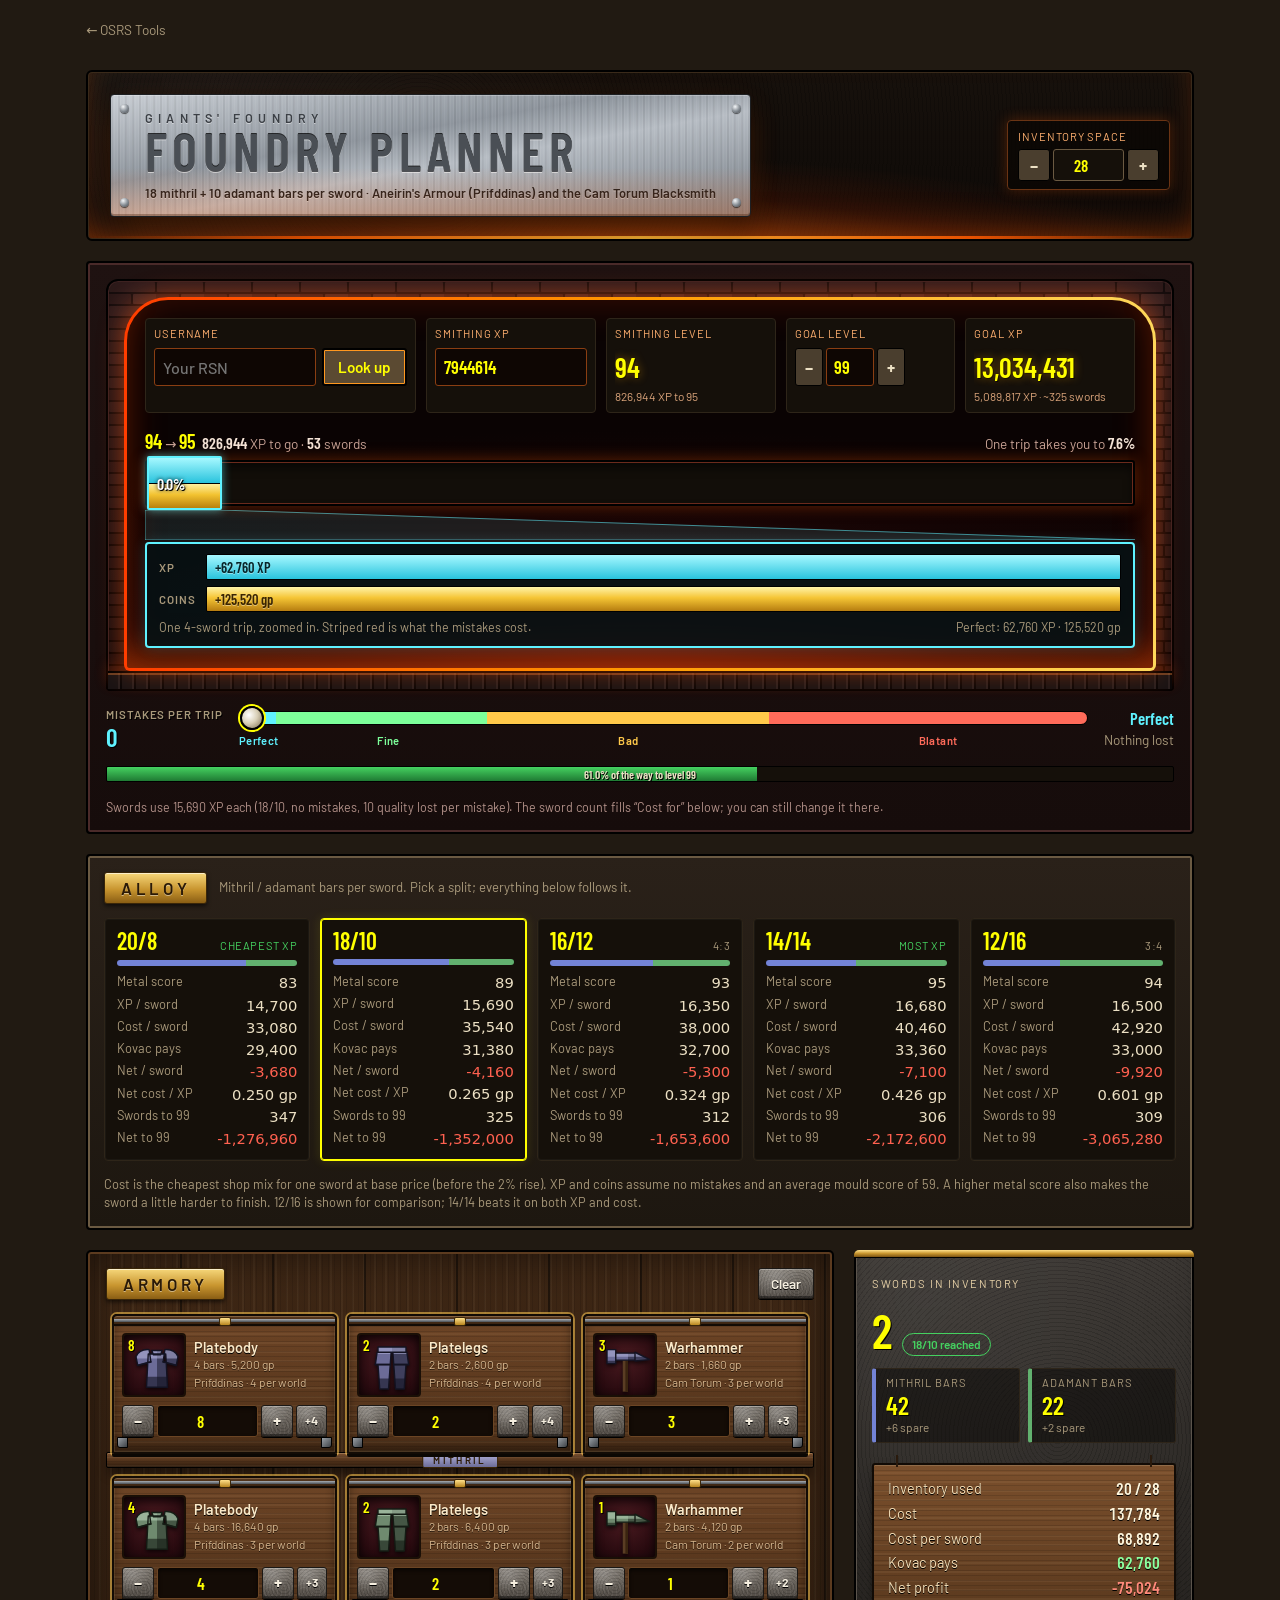
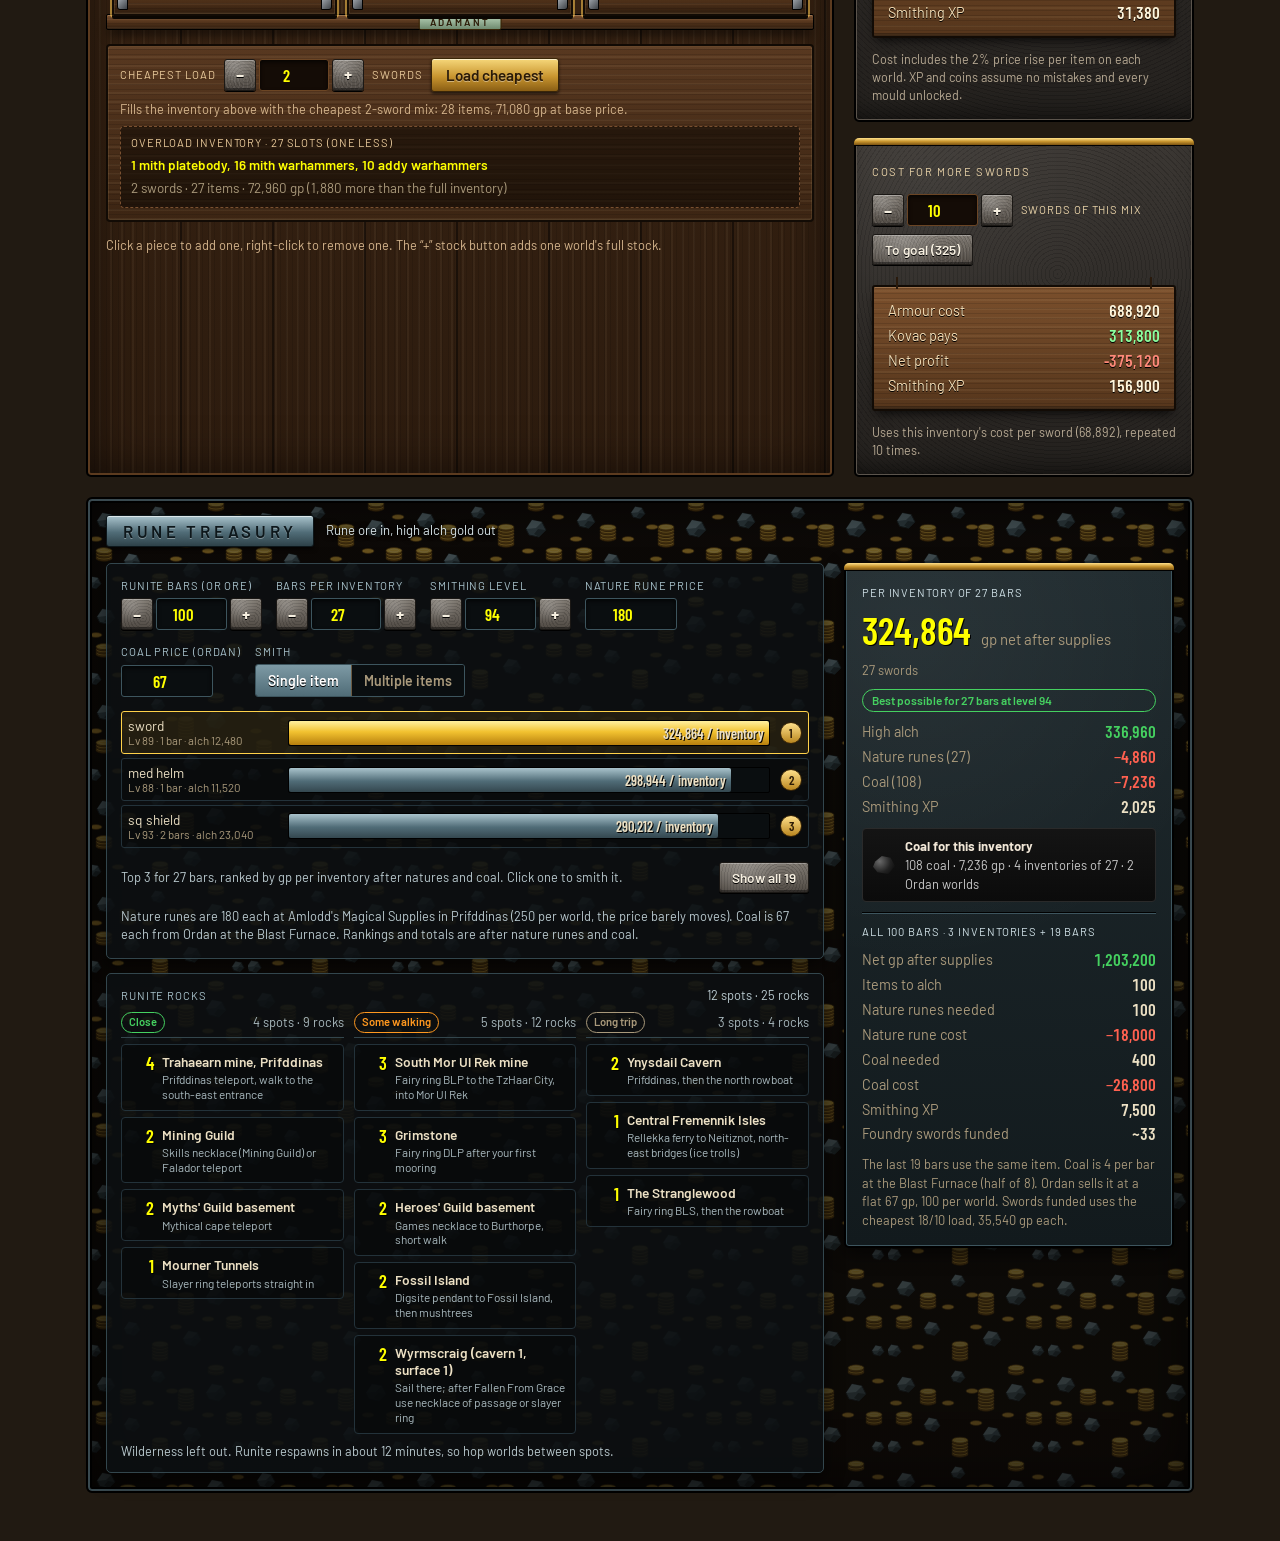
==== commit b4d37c66: "updated ratios on foundry tracker" ====
--- a/foundry-tracker/index.html
+++ b/foundry-tracker/index.html
@@ -345,6 +345,28 @@
 /* hub link (added on import into OSRS Tools) */
 .hublink{display:inline-block;margin:0 0 10px;font-size:.85rem;color:var(--muted);text-decoration:none}
 .hublink:hover{color:var(--yellow)}
+
+/* ---------- alloy (bar split) ---------- */
+.alloy{background:linear-gradient(#2a2119,#1d1710)}
+.alhead{display:flex;flex-wrap:wrap;align-items:center;gap:12px}
+.alsub{font-size:.82rem;color:var(--muted)}
+.splits{display:grid;grid-template-columns:repeat(auto-fit,minmax(150px,1fr));gap:10px}
+.split{display:grid;gap:6px;text-align:left;padding:10px 12px;border-radius:4px;cursor:pointer;color:var(--text);font:inherit;
+  background:var(--well);border:1px solid var(--line);box-shadow:inset 0 0 0 1px rgba(255,255,255,.03)}
+.split:hover{border-color:var(--rim)}
+.split.on{border-color:var(--yellow);box-shadow:inset 0 0 0 1px var(--yellow),0 0 12px rgba(255,255,0,.12)}
+.split .sh{display:flex;justify-content:space-between;align-items:baseline;gap:6px}
+.split .ratio{font:600 1.5rem/1 var(--f-num);color:var(--yellow)}
+.split .stag{font-size:.7rem;color:var(--muted);text-transform:uppercase;letter-spacing:.05em}
+.split .stag.best{color:var(--good)}
+.split .mix{display:flex;height:6px;border-radius:3px;overflow:hidden;background:#000}
+.split .mix i{display:block;height:100%}
+.split .mix .m{background:var(--mith)} .split .mix .a{background:var(--addy)}
+.split dl{display:grid;grid-template-columns:auto 1fr;gap:1px 10px;margin:0;font-size:.8rem}
+.split dt{color:var(--muted)} .split dd{margin:0;text-align:right;font-family:var(--f-num);font-size:.92rem}
+.split dd.bad{color:var(--bad)} .split dd.good{color:var(--good)}
+.alnote{margin:0;font-size:.8rem;color:var(--muted)}
+@media (max-width:560px){.splits{grid-template-columns:1fr;gap:8px}.split dl{grid-template-columns:auto 1fr auto 1fr;gap:1px 8px}}
 </style>
 </head>
 <body>
@@ -355,7 +377,7 @@
     <div class="plate">
       <span class="rivet" style="top:9px;left:9px"></span><span class="rivet" style="top:9px;right:9px"></span><span class="rivet" style="bottom:9px;left:9px"></span><span class="rivet" style="bottom:9px;right:9px"></span>
       <h1><span class="kicker">Giants' Foundry</span><span class="etch">Foundry Planner</span></h1>
-      <p class="sub">18 mithril + 10 adamant bars per sword · Aneirin's Armour (Prifddinas) and the Cam Torum Blacksmith</p>
+      <p class="sub"><span id="subSplit">18 mithril + 10 adamant</span> bars per sword · Aneirin's Armour (Prifddinas) and the Cam Torum Blacksmith</p>
     </div>
     <label class="field slotplate" for="slots"><span class="label">Inventory space</span>
       <span class="stepper"><button class="sb" type="button" data-step="slots" data-d="-1" aria-label="One less slot">−</button><input id="slots" type="number" min="1" max="40"><button class="sb" type="button" data-step="slots" data-d="1" aria-label="One more slot">+</button></span>
@@ -393,6 +415,13 @@
 
     <div class="goalbar" id="g_goalbar"></div>
     <p class="muted status" id="g_status"></p>
+  </section>
+
+  <!-- 0. alloy: bar split per sword -->
+  <section class="panel alloy" aria-label="Bar split">
+    <div class="alhead"><h2 class="plaque">Alloy</h2><span class="alsub">Mithril / adamant bars per sword. Pick a split; everything below follows it.</span></div>
+    <div class="splits" id="splits" role="radiogroup" aria-label="Bar split"></div>
+    <p class="alnote" id="alnote"></p>
   </section>
 
   <!-- 1. armory + counter -->
@@ -453,7 +482,8 @@
 <script>
 (function(){
 "use strict";
-var T_M=18,T_A=10,BASE_SLOTS=28,TRIP=4;
+var T_M=18,T_A=10,BASE_SLOTS=28,TRIP=4,CRUCIBLE=28;
+var SPLITS=[20,18,16,14,12]; /* mithril bars per sword; adamant is the rest of the 28 */
 
 /* ---------- data ---------- */
 var ITEMS=[
@@ -490,7 +520,7 @@
 
 /* ---------- state ---------- */
 function blank(){var o={};ITEMS.forEach(function(i){o[i.id]=0;});return o;}
-var S={inv:blank(),slots:BASE_SLOTS,cheapN:2,costN:10,user:"",xp:7944614,goal:99,bars:100,lvl:94,nat:180,pick:"",trip:27,mist:0,mode:"single",mix:{},showAll:false,coal:67};
+var S={tm:18,inv:blank(),slots:BASE_SLOTS,cheapN:2,costN:10,user:"",xp:7944614,goal:99,bars:100,lvl:94,nat:180,pick:"",trip:27,mist:0,mode:"single",mix:{},showAll:false,coal:67};
 try{var saved=JSON.parse(localStorage.getItem("gfp-v2")||"null");if(saved&&typeof saved==="object"){for(var k in saved)S[k]=saved[k];S.inv=Object.assign(blank(),saved.inv||{});S.mix=saved.mix||{};delete S.have;}}catch(e){}
 function save(){try{localStorage.setItem("gfp-v2",JSON.stringify(S));}catch(e){}}
 function $(id){return document.getElementById(id);}
@@ -533,8 +563,18 @@
   return {base:b,real:x};
 }
 function xpQ(q){q=Math.max(0,q);return (Math.floor(q*q/73)+Math.floor(1.5*q)+1)*30;}
-var Q_MAX=89+59,XP=xpQ(Q_MAX); /* 18/10 alloy + avg mould score with every mould */
-var COINS=XP*2;
+/* Metal score (OSRS Wiki): V = 10 x tier x bars / 28 for mithril (tier 4) and adamant (tier 5),
+   score = floor((floor(10*V1) + floor(10*V2) + floor(V1*V2)) / 10). Kept in integers to avoid float error. */
+function metalScore(tm){var ta=CRUCIBLE-tm;
+  return Math.floor((Math.floor(400*tm/CRUCIBLE)+Math.floor(500*ta/CRUCIBLE)+Math.floor(2000*tm*ta/(CRUCIBLE*CRUCIBLE)))/10);}
+var MOULD=59; /* average mould score with every mould unlocked */
+function splitXp(tm){return xpQ(metalScore(tm)+MOULD);}
+var METAL,Q_MAX,XP,COINS;
+function setSplit(tm){
+  if(SPLITS.indexOf(tm)<0)tm=18;
+  S.tm=tm;T_M=tm;T_A=CRUCIBLE-tm;METAL=metalScore(tm);Q_MAX=METAL+MOULD;XP=xpQ(Q_MAX);COINS=XP*2;
+}
+function splitName(tm){return tm+"/"+(CRUCIBLE-tm);}
 function itemsIn(c){var n=0;ITEMS.forEach(function(i){n+=c[i.id]||0;});return n;}
 
 /* cheapest mix of items for N swords that fits in the given slots (null if nothing fits) */
@@ -544,8 +584,8 @@
   for(var b=0;b<=cap;b++){var w=(tot-4*b)/2;out.push({c:b*body.price+w*ham.price,items:b+w,b:b,w:w,h:0});}
   return out;
 }
-function cheapest(N,slots){
-  var M=options("m",T_M,N),A=options("a",T_A,N),best=null;
+function cheapest(N,slots,tm){
+  var tmm=tm==null?T_M:tm,M=options("m",tmm,N),A=options("a",CRUCIBLE-tmm,N),best=null;
   M.forEach(function(m){A.forEach(function(a){
     var items=m.items+a.items,c=m.c+a.c;if(items>slots)return;
     if(!best||c<best.c||(c===best.c&&items<best.items))best={m:m,a:a,c:c,items:items};});});
@@ -603,7 +643,8 @@
   var coins=sw*COINS,net=coins-k.real,over=items-S.slots;
   var exact=sw>0&&m.bars===T_M*sw&&a.bars===T_A*sw;
   var packM=m.N<Math.floor(m.bars/T_M),packA=a.N<Math.floor(a.bars/T_A);
-  var pill=items===0?'<span class="pill warn">Empty</span>':exact?'<span class="pill good">Exactly 18/10, nothing spare</span>':sw?'<span class="pill good">18/10 reached</span>':'<span class="pill warn">Below 18/10</span>';
+  var nm=splitName(T_M);
+  var pill=items===0?'<span class="pill warn">Empty</span>':exact?'<span class="pill good">Exactly '+nm+', nothing spare</span>':sw?'<span class="pill good">'+nm+' reached</span>':'<span class="pill warn">Below '+nm+'</span>';
   if(packM||packA)pill+=' <span class="pill bad">Each sword needs one 2-bar '+(packM?"mith":"addy")+' item</span>';
   function spare(n){return n>0?'<small>+'+n+' spare</small>':'';}
   $("readout").innerHTML=
@@ -718,8 +759,8 @@
    '<dt>Coal needed</dt><dd>'+gp(totCoal)+'</dd>'+
    '<dt>Coal cost</dt><dd class="bad">−'+gp(totCoal*S.coal)+'</dd>'+
    '<dt>Smithing XP</dt><dd>'+gp(totXp)+'</dd>'+
-   '<dt>Foundry swords funded</dt><dd>~'+gp(Math.floor(tot/35540))+'</dd></dl>'+
-   '<p class="muted small">'+(rem?'The last '+rem+' bars use the '+(S.mode==="mix"?"best mix":"same item")+'. ':'')+'Coal is '+COAL_BF+' per bar at the Blast Furnace (half of 8). Ordan sells it at a flat '+gp(S.coal)+' gp, 100 per world. Swords funded uses the cheapest load, 35,540 gp each.</p>';
+   '<dt>Foundry swords funded</dt><dd>~'+gp(Math.floor(tot/swordCost()))+'</dd></dl>'+
+   '<p class="muted small">'+(rem?'The last '+rem+' bars use the '+(S.mode==="mix"?"best mix":"same item")+'. ':'')+'Coal is '+COAL_BF+' per bar at the Blast Furnace (half of 8). Ordan sells it at a flat '+gp(S.coal)+' gp, 100 per world. Swords funded uses the cheapest '+splitName(T_M)+' load, '+gp(swordCost())+' gp each.</p>';
   document.querySelectorAll("[data-mode]").forEach(function(b){b.classList.toggle("on",b.dataset.mode===S.mode);});
   $("r_hint").textContent=S.mode==="mix"?"Top 3 by gp per bar for building a mix. Click to add one, right-click to take one out.":"Top 3 for "+trip+" bars, ranked by gp per inventory after natures and coal. Click one to smith it.";
   $("mixbox").hidden=S.mode!=="mix";
@@ -795,6 +836,33 @@
 });
 $("slots").addEventListener("input",function(e){if(e.target.value==="")return;S.slots=int(e.target.value,1,40);save();paintReadout();});
 $("slots").addEventListener("change",function(e){e.target.value=S.slots;});
+
+/* ---------- alloy: compare bar splits ---------- */
+function swordCost(tm){return cheapest(1,Infinity,tm).c;}
+function paintSplits(){
+  var left=Math.max(0,XPT[S.goal]-S.xp),rows=SPLITS.map(function(tm){
+    var xp=splitXp(tm),c=swordCost(tm),net=2*xp-c,n=left?Math.ceil(left/xp):0;
+    return {tm:tm,metal:metalScore(tm),xp:xp,c:c,net:net,perXp:-net/xp,n:n,goal:n*net};});
+  var cheap=rows.reduce(function(a,b){return b.perXp<a.perXp?b:a;}),fast=rows.reduce(function(a,b){return b.xp>a.xp?b:a;});
+  $("splits").innerHTML=rows.map(function(r){
+    var ta=CRUCIBLE-r.tm,tag=r===cheap&&r===fast?'<span class="stag best">Best</span>':r===cheap?'<span class="stag best">Cheapest XP</span>':r===fast?'<span class="stag best">Most XP</span>':(r.tm===16||r.tm===12)?'<span class="stag">'+(r.tm===16?"4:3":"3:4")+'</span>':'<span class="stag"></span>';
+    return '<button type="button" class="split'+(r.tm===T_M?" on":"")+'" role="radio" aria-checked="'+(r.tm===T_M)+'" data-tm="'+r.tm+'">'+
+      '<span class="sh"><span class="ratio">'+splitName(r.tm)+'</span>'+tag+'</span>'+
+      '<span class="mix" aria-hidden="true"><i class="m" style="width:'+(100*r.tm/CRUCIBLE).toFixed(1)+'%"></i><i class="a" style="width:'+(100*ta/CRUCIBLE).toFixed(1)+'%"></i></span>'+
+      '<dl><dt>Metal score</dt><dd>'+r.metal+'</dd>'+
+      '<dt>XP / sword</dt><dd>'+gp(r.xp)+'</dd>'+
+      '<dt>Cost / sword</dt><dd>'+gp(r.c)+'</dd>'+
+      '<dt>Kovac pays</dt><dd>'+gp(2*r.xp)+'</dd>'+
+      '<dt>Net / sword</dt><dd class="'+(r.net<0?"bad":"good")+'">'+(r.net>0?"+":"")+gp(r.net)+'</dd>'+
+      '<dt>Net cost / XP</dt><dd>'+(r.perXp>0?r.perXp.toFixed(3)+' gp':'none')+'</dd>'+
+      (left?'<dt>Swords to '+S.goal+'</dt><dd>'+gp(r.n)+'</dd><dt>Net to '+S.goal+'</dt><dd class="'+(r.goal<0?"bad":"good")+'">'+(r.goal>0?"+":"")+gp(r.goal)+'</dd>':'')+
+      '</dl></button>';}).join("");
+  $("subSplit").textContent=T_M+" mithril + "+T_A+" adamant";
+  $("alnote").textContent="Cost is the cheapest shop mix for one sword at base price (before the 2% rise). XP and coins assume no mistakes and an average mould score of "+MOULD+
+    ". A higher metal score also makes the sword a little harder to finish. 12/16 is shown for comparison; 14/14 beats it on both XP and cost.";
+}
+$("splits").addEventListener("click",function(e){var b=e.target.closest("[data-tm]");if(!b)return;
+  setSplit(Number(b.dataset.tm));save();paintAll();});
 
 /* ---------- smithing goal + XP lookup ---------- */
 var XPT=[0,0];(function(){var pts=0;for(var l=1;l<99;l++){pts+=Math.floor(l+300*Math.pow(2,l/7));XPT[l+1]=Math.floor(pts/4);}})();
@@ -836,7 +904,8 @@
   /* goal bar */
   var pg=goalXp<=xp?1:xp/goalXp;
   $("g_goalbar").innerHTML='<i style="width:'+(pg*100).toFixed(1)+'%"></i><span>'+(pg*100).toFixed(1)+'% of the way to level '+S.goal+'</span>';
-  $("g_status").textContent=goalStatus||"Swords use "+gp(XP)+" XP each (18/10, no mistakes, 10 quality lost per mistake). The sword count fills “Cost for” below; you can still change it there.";
+  $("g_status").textContent=goalStatus||"Swords use "+gp(XP)+" XP each ("+splitName(T_M)+", no mistakes, 10 quality lost per mistake). The sword count fills “Cost for” below; you can still change it there.";
+  if($("splits"))paintSplits();
   if(document.activeElement!==$("g_xp"))$("g_xp").value=xp;
   if(document.activeElement!==$("g_goal"))$("g_goal").value=S.goal;
   if(document.activeElement!==$("g_user"))$("g_user").value=S.user;
@@ -872,10 +941,12 @@
 }
 
 /* ---------- start ---------- */
+setSplit(Number(S.tm)||18);
+function paintAll(){paintInv();paintReadout();paintRune();paintRocks();paintGoal();paintSplits();}
 buildInv();
 if(itemsIn(S.inv)===0){S.inv.m_body=8;S.inv.m_legs=2;S.inv.m_ham=3;S.inv.a_body=4;S.inv.a_legs=2;S.inv.a_ham=1;} /* example haul on first open */
 $("slots").value=S.slots;
-paintInv();paintReadout();paintRune();paintRocks();paintGoal();
+paintAll();
 })();
 </script>
 </body>
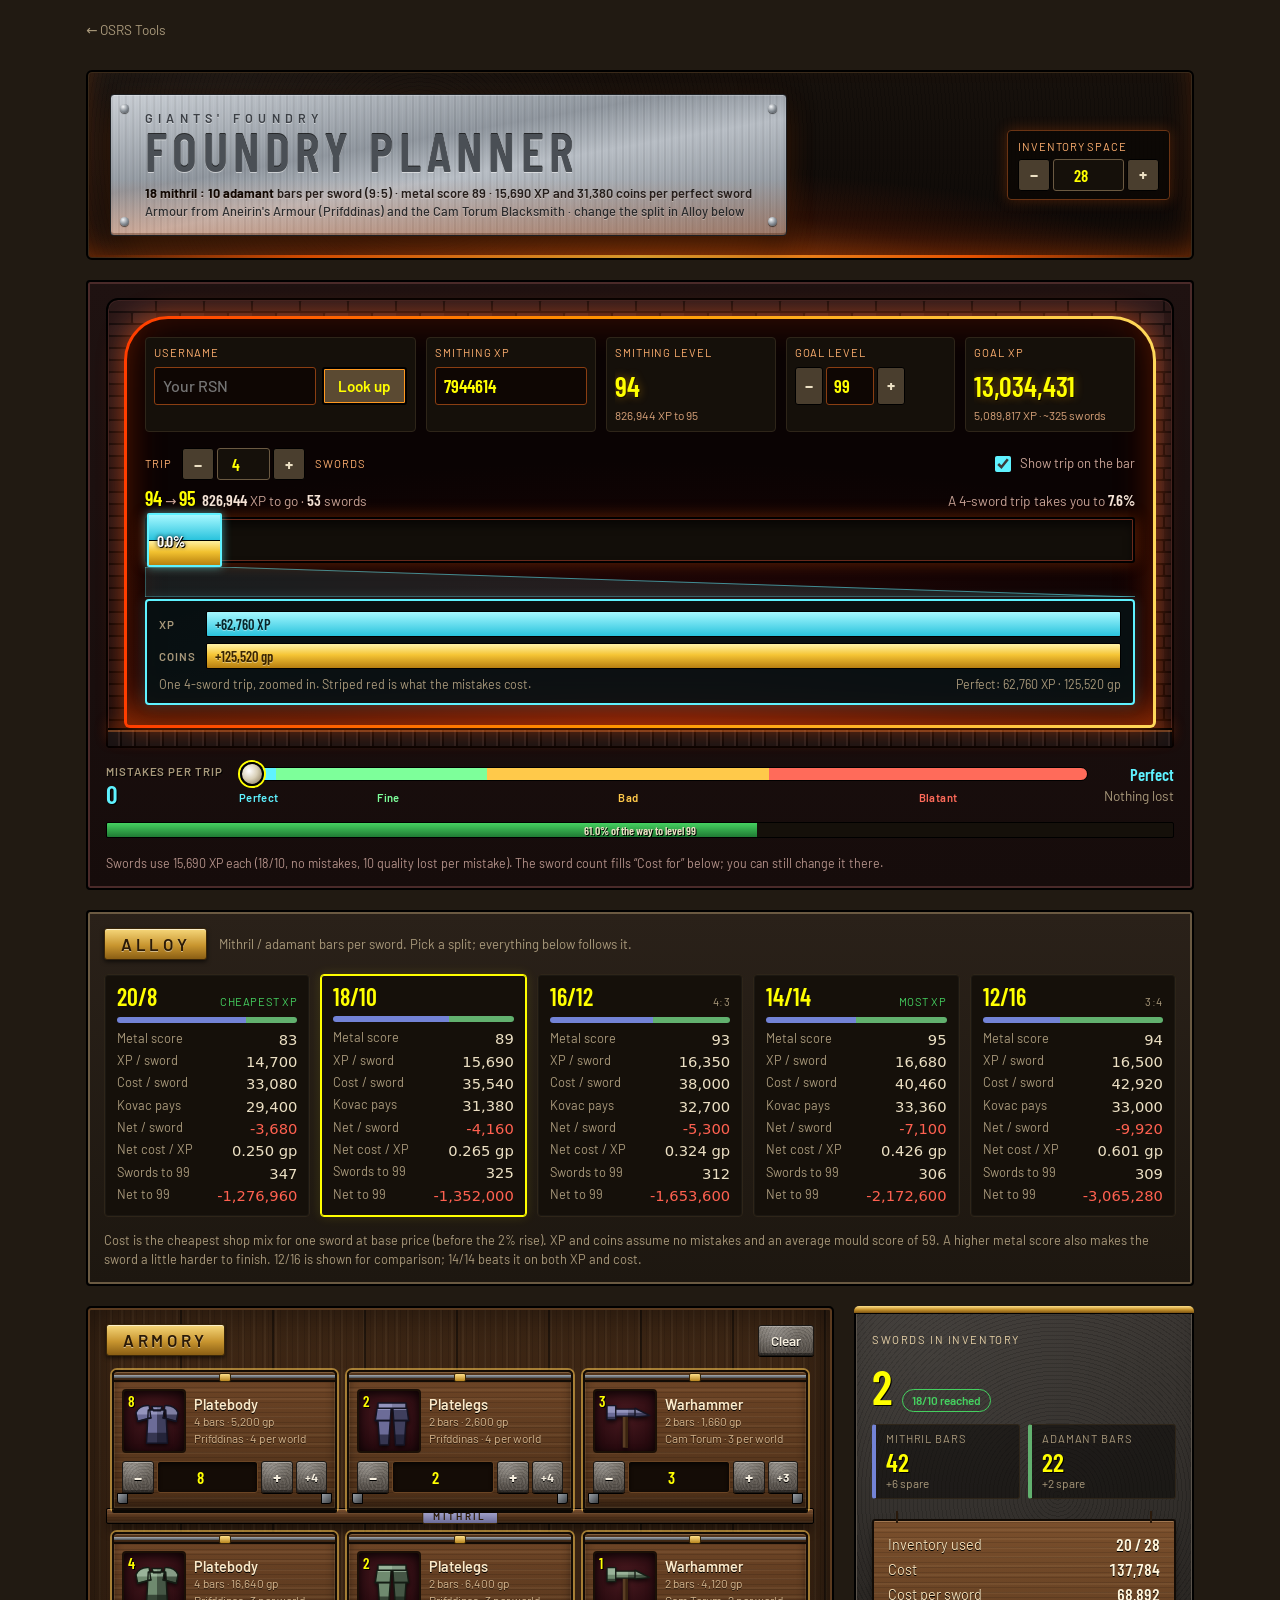
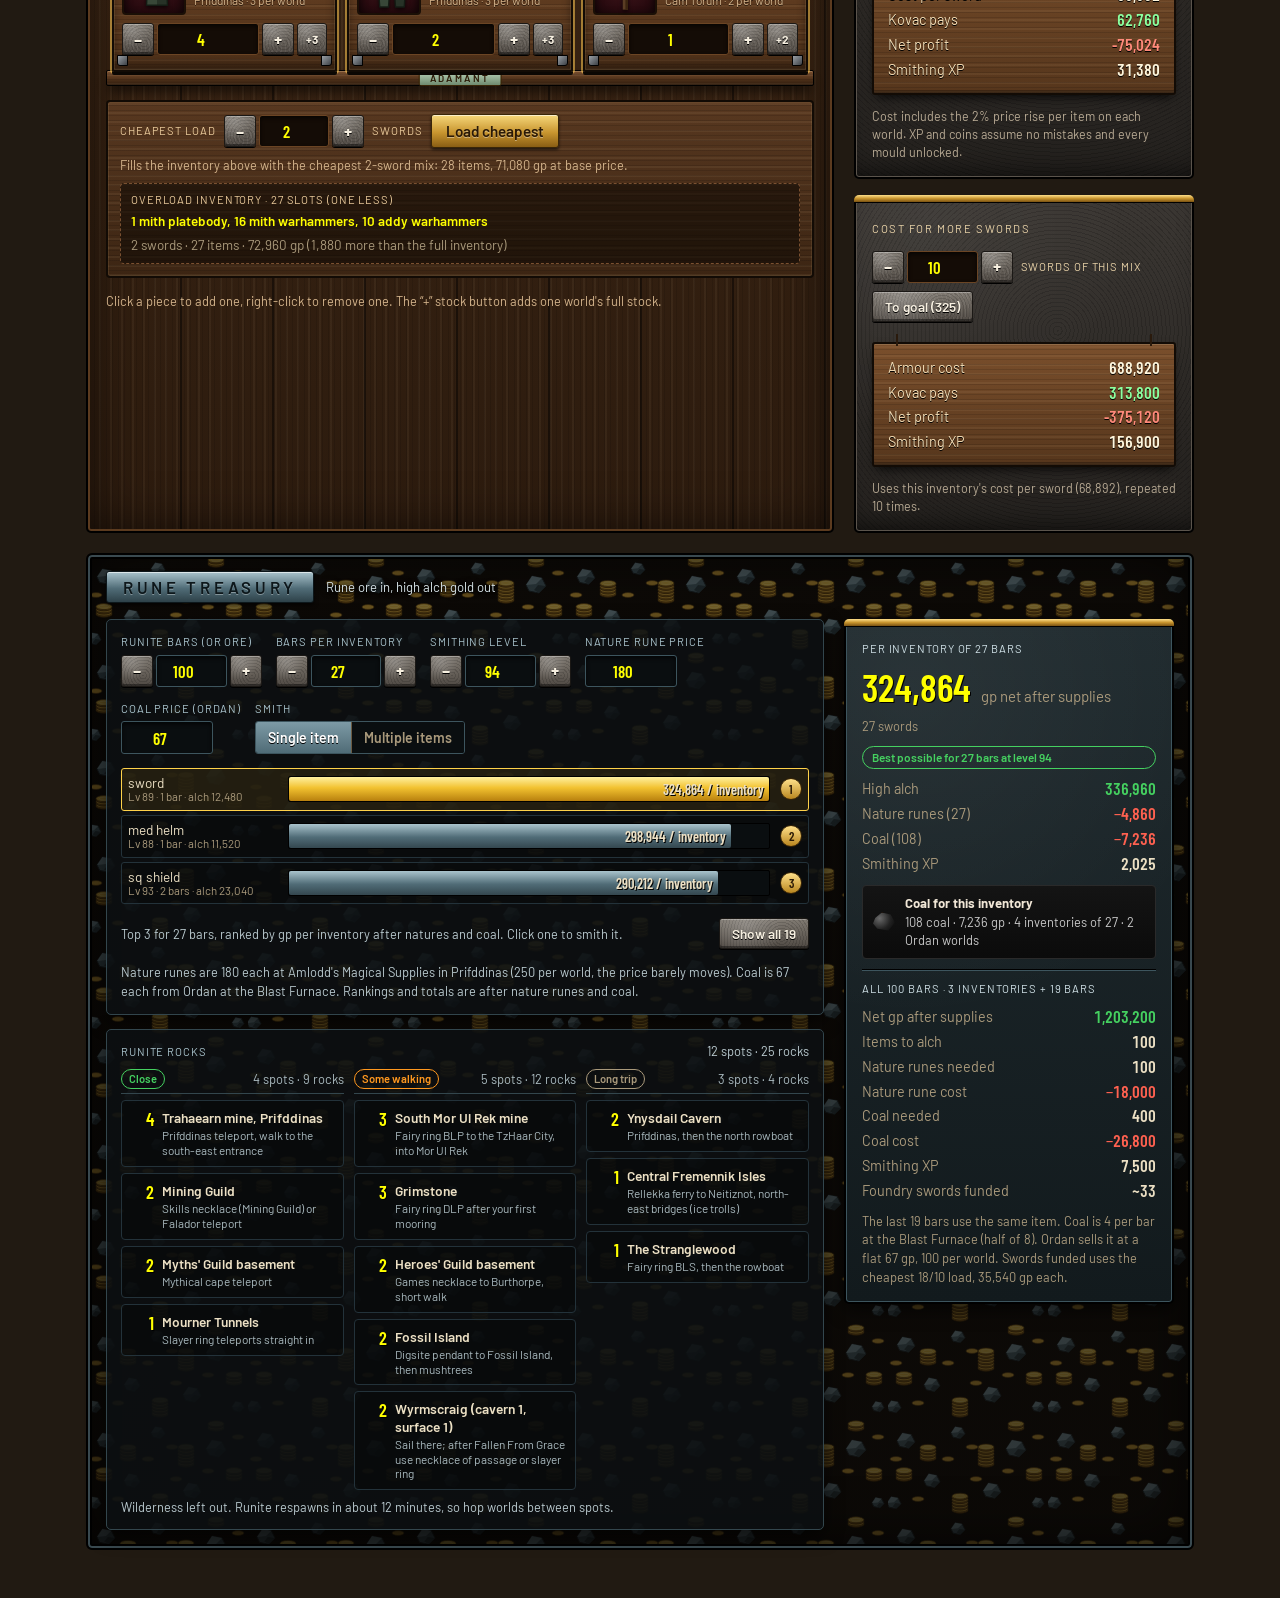
==== commit 83719817: "foundry-tracker: swords per trip, show/hide trip, ratio in header (v1.2.0)" ====
--- a/foundry-tracker/index.html
+++ b/foundry-tracker/index.html
@@ -151,6 +151,11 @@
 .tile small{font-size:.74rem;color:var(--muted);margin-top:-4px}
 /* big level bar */
 .lvlbar{display:grid;gap:6px}
+.tripctl{display:flex;flex-wrap:wrap;align-items:center;gap:8px 10px}
+.tripctl .label{color:#ffb070}
+.tripctl input[type=number]{width:3.2em}
+.tripctl .tgl{display:inline-flex;align-items:center;gap:6px;margin-left:auto;font-size:.82rem;color:#c9a497;cursor:pointer}
+.tripctl .tgl input{accent-color:#5ff2ff;width:16px;height:16px}
 .lvlbar .cap{display:flex;justify-content:space-between;align-items:baseline;gap:10px;flex-wrap:wrap;font-size:.85rem;color:var(--muted)}
 .lvlbar .cap b{color:var(--text);font:600 1rem var(--f-num)}
 .lvlbar .cap .lv{font:600 1.25rem var(--f-num);color:var(--yellow);text-shadow:1px 1px 0 #000}
@@ -270,6 +275,8 @@
 .plate .etch{font:600 clamp(2rem,5.6vw,3.3rem)/1 var(--f-num);letter-spacing:.1em;text-transform:uppercase;color:#4a4f55;
   text-shadow:0 1px 0 rgba(255,255,255,.55),0 -1px 0 rgba(0,0,0,.75),0 0 1px rgba(0,0,0,.4)}
 .plate .sub{margin-top:6px;font-size:.8rem;font-weight:600;color:#15181b;text-shadow:0 1px 0 rgba(255,255,255,.4)}
+.plate .sub b{font-weight:700;color:#000}
+.plate .sub .shops{display:block;font-weight:500;opacity:.85}
 .slotplate{position:relative;z-index:1;background:rgba(10,6,3,.72);border:1px solid #6a3414;border-radius:4px;padding:8px 10px;box-shadow:0 0 14px rgba(255,90,0,.25)}
 .slotplate .label{color:#ffb070}
 @media (max-width:560px){.plate{padding:14px 20px 12px;width:100%}.slotplate{width:100%}}
@@ -377,7 +384,7 @@
     <div class="plate">
       <span class="rivet" style="top:9px;left:9px"></span><span class="rivet" style="top:9px;right:9px"></span><span class="rivet" style="bottom:9px;left:9px"></span><span class="rivet" style="bottom:9px;right:9px"></span>
       <h1><span class="kicker">Giants' Foundry</span><span class="etch">Foundry Planner</span></h1>
-      <p class="sub"><span id="subSplit">18 mithril + 10 adamant</span> bars per sword · Aneirin's Armour (Prifddinas) and the Cam Torum Blacksmith</p>
+      <p class="sub" id="sub">18 mithril : 10 adamant bars per sword</p>
     </div>
     <label class="field slotplate" for="slots"><span class="label">Inventory space</span>
       <span class="stepper"><button class="sb" type="button" data-step="slots" data-d="-1" aria-label="One less slot">−</button><input id="slots" type="number" min="1" max="40"><button class="sb" type="button" data-step="slots" data-d="1" aria-label="One more slot">+</button></span>
@@ -397,6 +404,12 @@
     </div>
 
     <div class="lvlbar">
+      <div class="tripctl">
+        <span class="label">Trip</span>
+        <span class="stepper"><button class="sb" type="button" data-step="spt" data-d="-1" aria-label="One fewer sword per trip">−</button><input id="g_spt" type="number" min="1" max="12" aria-label="Swords per trip"><button class="sb" type="button" data-step="spt" data-d="1" aria-label="One more sword per trip">+</button></span>
+        <span class="label">swords</span>
+        <label class="tgl"><input type="checkbox" id="g_showtrip"> Show trip on the bar</label>
+      </div>
       <div class="cap" id="g_cap"></div>
       <div class="bigbar" id="g_bar"></div>
       <svg class="lens" id="g_lens" viewBox="0 0 100 10" preserveAspectRatio="none" aria-hidden="true"><polygon points="0,0 0,0 100,10 0,10"/></svg>
@@ -407,8 +420,8 @@
     <div class="mslide">
       <div class="mval"><small>Mistakes per trip</small><span id="g_mn"></span></div>
       <div class="rangewrap">
-        <input type="range" class="mist" id="g_mist" min="0" max="12" step="1" aria-label="Mistakes per 4-sword trip">
-        <div class="ticks" aria-hidden="true"><span class="tp" style="left:0;transform:translateX(-12px)">Perfect</span><span class="tf" style="left:16.7%">Fine</span><span class="tb" style="left:45.8%">Bad</span><span class="tx" style="left:83.3%">Blatant</span></div>
+        <input type="range" class="mist" id="g_mist" min="0" max="12" step="1" aria-label="Mistakes per trip">
+        <div class="ticks" aria-hidden="true"><span class="tp" style="left:0;transform:translateX(-12px)">Perfect</span><span class="tf" id="tick_f" style="left:16.7%">Fine</span><span class="tb" id="tick_b" style="left:45.8%">Bad</span><span class="tx" style="left:83.3%">Blatant</span></div>
       </div>
       <div class="mread" id="g_mread"></div>
     </div>
@@ -482,7 +495,7 @@
 <script>
 (function(){
 "use strict";
-var T_M=18,T_A=10,BASE_SLOTS=28,TRIP=4,CRUCIBLE=28;
+var T_M=18,T_A=10,BASE_SLOTS=28,CRUCIBLE=28;
 var SPLITS=[20,18,16,14,12]; /* mithril bars per sword; adamant is the rest of the 28 */
 
 /* ---------- data ---------- */
@@ -520,7 +533,7 @@
 
 /* ---------- state ---------- */
 function blank(){var o={};ITEMS.forEach(function(i){o[i.id]=0;});return o;}
-var S={tm:18,inv:blank(),slots:BASE_SLOTS,cheapN:2,costN:10,user:"",xp:7944614,goal:99,bars:100,lvl:94,nat:180,pick:"",trip:27,mist:0,mode:"single",mix:{},showAll:false,coal:67};
+var S={tm:18,spt:4,showTrip:true,inv:blank(),slots:BASE_SLOTS,cheapN:2,costN:10,user:"",xp:7944614,goal:99,bars:100,lvl:94,nat:180,pick:"",trip:27,mist:0,mode:"single",mix:{},showAll:false,coal:67};
 try{var saved=JSON.parse(localStorage.getItem("gfp-v2")||"null");if(saved&&typeof saved==="object"){for(var k in saved)S[k]=saved[k];S.inv=Object.assign(blank(),saved.inv||{});S.mix=saved.mix||{};delete S.have;}}catch(e){}
 function save(){try{localStorage.setItem("gfp-v2",JSON.stringify(S));}catch(e){}}
 function $(id){return document.getElementById(id);}
@@ -575,6 +588,7 @@
   S.tm=tm;T_M=tm;T_A=CRUCIBLE-tm;METAL=metalScore(tm);Q_MAX=METAL+MOULD;XP=xpQ(Q_MAX);COINS=XP*2;
 }
 function splitName(tm){return tm+"/"+(CRUCIBLE-tm);}
+function gcd(a,b){return b?gcd(b,a%b):a;}
 function itemsIn(c){var n=0;ITEMS.forEach(function(i){n+=c[i.id]||0;});return n;}
 
 /* cheapest mix of items for N swords that fits in the given slots (null if nothing fits) */
@@ -824,12 +838,13 @@
 }
 
 /* ---------- shared steppers + slots ---------- */
-var LIM={goal:[2,99],slots:[1,40],cheapN:[1,99],costN:[1,999],r_bars:[0,100000],r_trip:[1,28],r_lvl:[85,99]};
+var LIM={spt:[1,12],goal:[2,99],slots:[1,40],cheapN:[1,99],costN:[1,999],r_bars:[0,100000],r_trip:[1,28],r_lvl:[85,99]};
 document.addEventListener("click",function(e){
   var b=e.target.closest("[data-step]");if(!b)return;
   var key=b.dataset.step,d=Number(b.dataset.d),lim=LIM[key],prop=key.indexOf("r_")===0?key.slice(2):key;
   S[prop]=int((Number(S[prop])||0)+d,lim[0],lim[1]);save();
   if(prop==="goal"){goalChanged();return;}
+  if(prop==="spt"){paintGoal();return;}
   if(prop==="slots"){$("slots").value=S.slots;paintReadout();}
   else if(prop==="cheapN"||prop==="costN")paintReadout();
   else paintRune();
@@ -857,7 +872,9 @@
       '<dt>Net cost / XP</dt><dd>'+(r.perXp>0?r.perXp.toFixed(3)+' gp':'none')+'</dd>'+
       (left?'<dt>Swords to '+S.goal+'</dt><dd>'+gp(r.n)+'</dd><dt>Net to '+S.goal+'</dt><dd class="'+(r.goal<0?"bad":"good")+'">'+(r.goal>0?"+":"")+gp(r.goal)+'</dd>':'')+
       '</dl></button>';}).join("");
-  $("subSplit").textContent=T_M+" mithril + "+T_A+" adamant";
+  var g=gcd(T_M,T_A);
+  $("sub").innerHTML='<b>'+T_M+' mithril : '+T_A+' adamant</b> bars per sword ('+(T_M/g)+':'+(T_A/g)+') · metal score '+METAL+' · '+gp(XP)+' XP and '+gp(COINS)+' coins per perfect sword'+
+    '<span class="shops">Armour from Aneirin\'s Armour (Prifddinas) and the Cam Torum Blacksmith · change the split in Alloy below</span>';
   $("alnote").textContent="Cost is the cheapest shop mix for one sword at base price (before the 2% rise). XP and coins assume no mistakes and an average mould score of "+MOULD+
     ". A higher metal score also makes the sword a little harder to finish. 12/16 is shown for comparison; 14/14 beats it on both XP and cost.";
 }
@@ -869,14 +886,17 @@
 function levelOf(xp){var l=1;while(l<99&&xp>=XPT[l+1])l++;return l;}
 function goalSwords(){return Math.max(0,Math.ceil((XPT[S.goal]-S.xp)/XP));}
 /* XP for one 4-sword trip with k mistakes (10 quality each), spread as evenly as possible */
-function tripXp(k){var t=0;for(var i=0;i<TRIP;i++){var m=Math.floor(k/TRIP)+(i<k%TRIP?1:0);t+=xpQ(Q_MAX-10*m);}return t;}
-var MIST_MAX=12;
-function tier(k){return k===0?["Perfect","p"]:k<=3?["Fine","f"]:k<=7?["Bad","b"]:["Blatant XP loss","x"];}
+function trip(){return int(S.spt,1,12);}
+function tripXp(k){var n=trip(),t=0;for(var i=0;i<n;i++){var m=Math.floor(k/n)+(i<k%n?1:0);t+=xpQ(Q_MAX-10*m);}return t;}
+function mistMax(){return 3*trip();} /* 3 mistakes per sword fills the slider */
+/* tiers per trip: Fine under 1 per sword, Bad under 2 per sword, then Blatant (4 swords: 1-3, 4-7, 8+) */
+function tier(k){var n=trip();return k===0?["Perfect","p"]:k<n?["Fine","f"]:k<2*n?["Bad","b"]:["Blatant XP loss","x"];}
 function paintGoal(){
   var xp=S.xp,lv=levelOf(xp),goalXp=XPT[S.goal],left=Math.max(0,goalXp-xp),sw=goalSwords();
   var nx=lv<99?XPT[lv+1]:XPT[99],lo=XPT[lv],span=Math.max(1,nx-lo),pn=lv<99?(xp-lo)/span:1;
-  var k=S.mist,full=TRIP*XP,tx=tripXp(k),loss=full-tx,ti=tier(k),fr=tx/full;
-  var fw=lv<99?Math.min(full/span,1-pn):0,after=xp+tx,al=levelOf(after);
+  var n=trip(),MIST_MAX=mistMax();S.mist=Math.min(S.mist,MIST_MAX);
+  var k=S.mist,full=n*XP,tx=tripXp(k),loss=full-tx,ti=tier(k),fr=tx/full,show=S.showTrip!==false;
+  var fw=show&&lv<99?Math.min(full/span,1-pn):0,after=xp+tx,al=levelOf(after);
   /* header tiles */
   $("g_lvl").textContent=lv;
   $("g_lvlsub").textContent=lv<99?gp(nx-xp)+" XP to "+(lv+1):"Maxed";
@@ -884,23 +904,28 @@
   $("g_goalsub").textContent=left?gp(left)+" XP · ~"+gp(sw)+" swords":"Goal reached";
   /* big bar */
   $("g_cap").innerHTML=lv<99?'<span><span class="lv">'+lv+'</span> → <span class="lv">'+(lv+1)+'</span> &nbsp;<b>'+gp(nx-xp)+'</b> XP to go · <b>'+gp(Math.ceil((nx-xp)/XP))+'</b> swords</span>'+
-    '<span>One trip '+(after>=nx?'levels you to <b>'+al+'</b>':'takes you to <b>'+(100*(after-lo)/span).toFixed(1)+'%</b>')+'</span>':'<span><span class="lv">99</span> Maxed</span>';
+    (show?'<span>'+(n===1?'One sword':'A '+n+'-sword trip')+' '+(after>=nx?'levels you to <b>'+al+'</b>':'takes you to <b>'+(100*(after-lo)/span).toFixed(1)+'%</b>')+'</span>':''):'<span><span class="lv">99</span> Maxed</span>';
   $("g_bar").innerHTML='<div class="fill" style="width:'+(pn*100).toFixed(2)+'%"></div>'+
-    (fw>0?'<div class="tseg" style="left:'+(pn*100).toFixed(2)+'%;width:'+(fw*100).toFixed(2)+'%" title="One perfect trip: '+gp(full)+' XP"><div class="lane xp"><i style="width:'+(fr*100).toFixed(1)+'%"></i></div><div class="lane gp"><i style="width:'+(fr*100).toFixed(1)+'%"></i></div></div>':'')+
+    (fw>0?'<div class="tseg" style="left:'+(pn*100).toFixed(2)+'%;width:'+(fw*100).toFixed(2)+'%" title="One perfect '+n+'-sword trip: '+gp(full)+' XP"><div class="lane xp"><i style="width:'+(fr*100).toFixed(1)+'%"></i></div><div class="lane gp"><i style="width:'+(fr*100).toFixed(1)+'%"></i></div></div>':'')+
     '<span class="pct">'+(pn*100).toFixed(1)+'%</span>';
   var L=pn*100,R=(pn+Math.max(fw,.006))*100;
   $("g_lens").style.display=fw>0?"":"none";
   $("g_lens").querySelector("polygon").setAttribute("points",L.toFixed(2)+",0 "+R.toFixed(2)+",0 100,10 0,10");
+  $("g_zoom").hidden=!show;
   $("g_zoom").innerHTML=
    '<span class="zl">XP</span><div class="ztrack xp"><i style="width:'+(fr*100).toFixed(1)+'%"></i><span class="got">+'+gp(tx)+' XP</span>'+(loss?'<span class="lost">−'+gp(loss)+'</span>':'')+'</div>'+
    '<span class="zl">Coins</span><div class="ztrack gp"><i style="width:'+(fr*100).toFixed(1)+'%"></i><span class="got">+'+gp(2*tx)+' gp</span>'+(loss?'<span class="lost">−'+gp(2*loss)+'</span>':'')+'</div>'+
-   '<div class="zfoot"><span>One '+TRIP+'-sword trip, zoomed in. Striped red is what the mistakes cost.</span><span>Perfect: '+gp(full)+' XP · '+gp(2*full)+' gp</span></div>';
+   '<div class="zfoot"><span>'+(n===1?'One sword':'One '+n+'-sword trip')+', zoomed in. Striped red is what the mistakes cost.</span><span>Perfect: '+gp(full)+' XP · '+gp(2*full)+' gp</span></div>';
   /* slider */
+  $("g_mist").max=MIST_MAX;
   if(document.activeElement!==$("g_mist"))$("g_mist").value=k;
+  $("tick_f").hidden=n===1;$("tick_b").style.left=(100*(3*n-1)/2/MIST_MAX).toFixed(1)+"%";
+  if(document.activeElement!==$("g_spt"))$("g_spt").value=n;
+  $("g_showtrip").checked=show;
   $("g_mn").innerHTML='<span class="t'+ti[1]+'">'+(k===MIST_MAX?k+"+":k)+'</span>';
-  var swK=left?Math.ceil(left/(tx/TRIP)):0,extra=Math.max(0,swK-sw);
+  var swK=left?Math.ceil(left/(tx/n)):0,extra=Math.max(0,swK-sw);
   $("g_mread").innerHTML='<b class="t'+ti[1]+'">'+ti[0]+'</b><br>'+(k?'−'+gp(loss)+' XP · −'+gp(2*loss)+' gp ('+(100*loss/full).toFixed(1)+'%)':'Nothing lost')+
-    (k?'<span class="xtra">= '+(loss/XP).toFixed(2)+' perfect swords lost per trip'+(left?' · <b class="t'+ti[1]+'">+'+gp(extra)+'</b> extra swords to level '+S.goal:'')+'</span>':'');
+    (k?'<span class="xtra">= '+(loss/XP).toFixed(2)+' perfect swords lost per '+(n===1?'sword':'trip')+(left?' · <b class="t'+ti[1]+'">+'+gp(extra)+'</b> extra swords to level '+S.goal:'')+'</span>':'');
   /* goal bar */
   var pg=goalXp<=xp?1:xp/goalXp;
   $("g_goalbar").innerHTML='<i style="width:'+(pg*100).toFixed(1)+'%"></i><span>'+(pg*100).toFixed(1)+'% of the way to level '+S.goal+'</span>';
@@ -910,7 +935,10 @@
   if(document.activeElement!==$("g_goal"))$("g_goal").value=S.goal;
   if(document.activeElement!==$("g_user"))$("g_user").value=S.user;
 }
-$("g_mist").addEventListener("input",function(e){S.mist=int(e.target.value,0,MIST_MAX);save();paintGoal();});
+$("g_mist").addEventListener("input",function(e){S.mist=int(e.target.value,0,mistMax());save();paintGoal();});
+$("g_spt").addEventListener("input",function(e){if(e.target.value==="")return;S.spt=int(e.target.value,1,12);save();paintGoal();});
+$("g_spt").addEventListener("change",function(e){e.target.value=trip();});
+$("g_showtrip").addEventListener("change",function(e){S.showTrip=e.target.checked;save();paintGoal();});
 var goalStatus="";
 function syncCost(){S.costN=Math.max(1,Math.min(999,goalSwords()||1));save();paintReadout();}
 function goalChanged(){save();paintGoal();syncCost();}
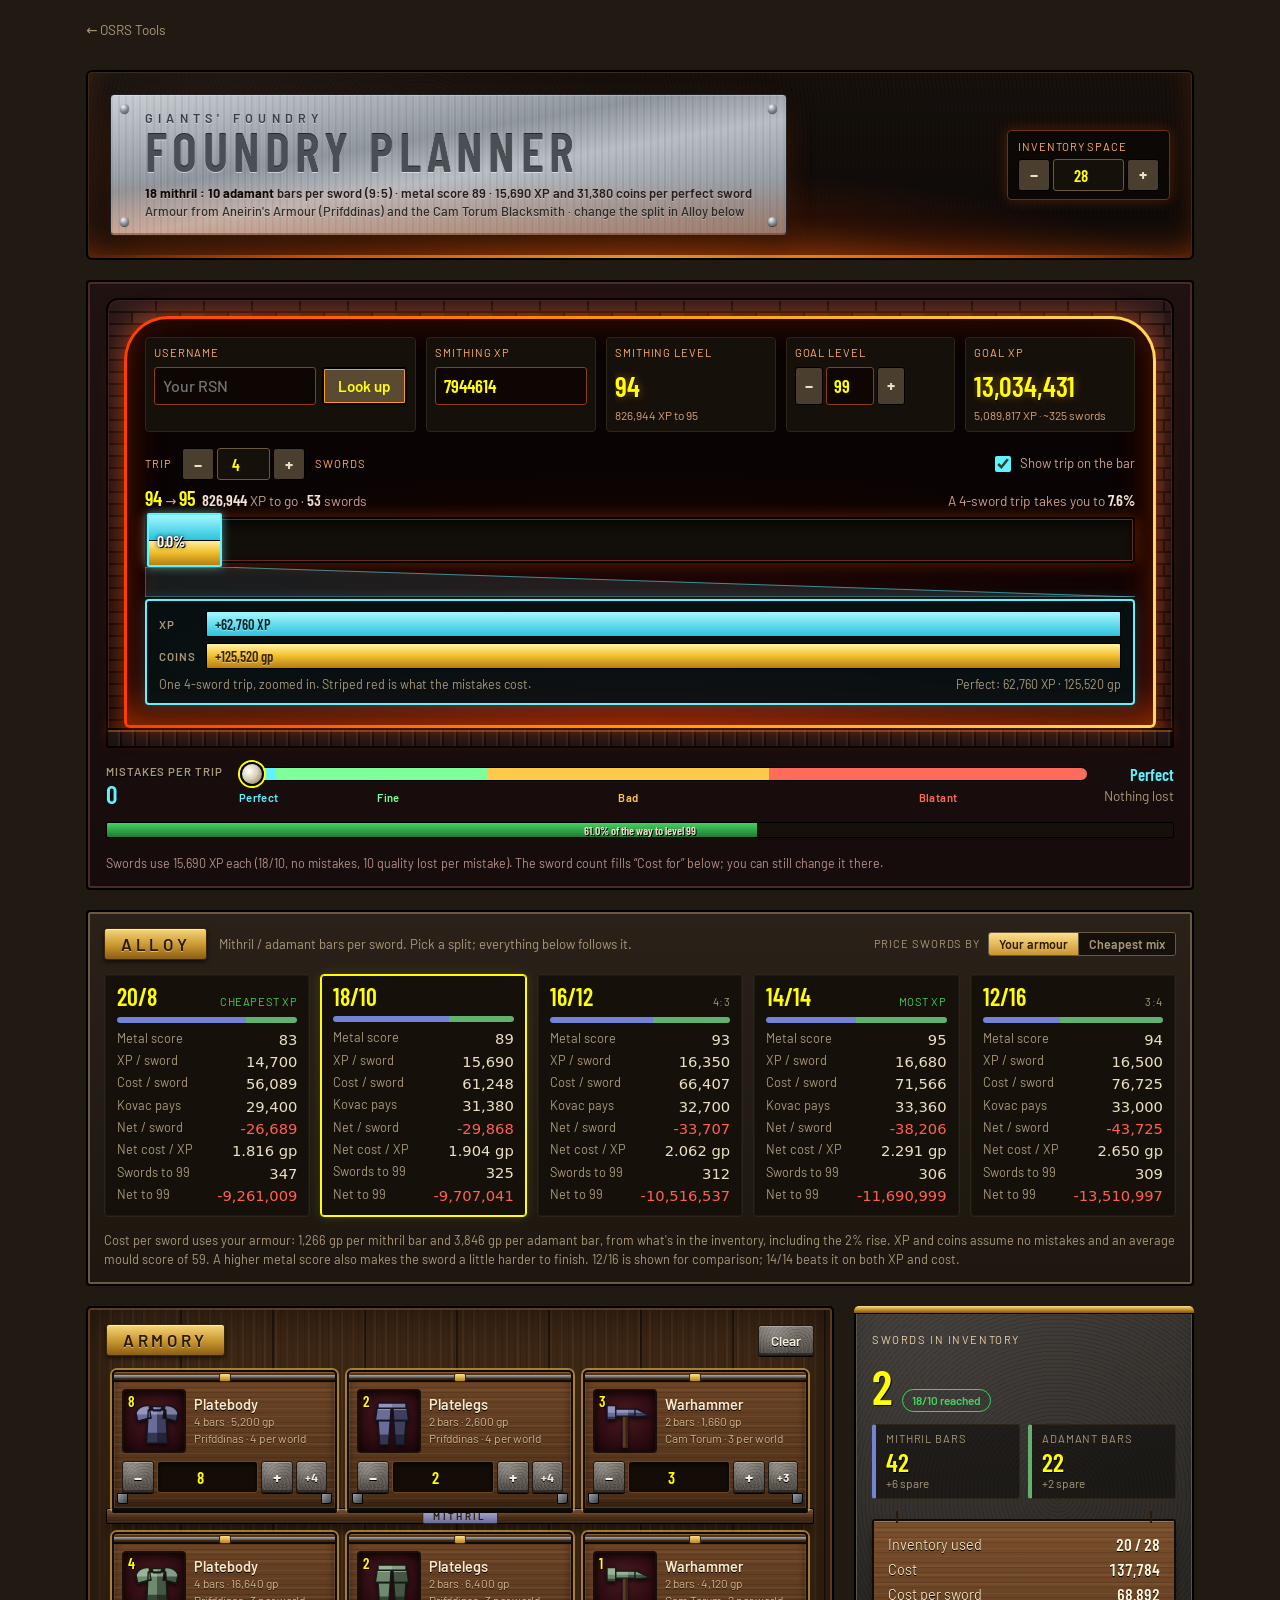
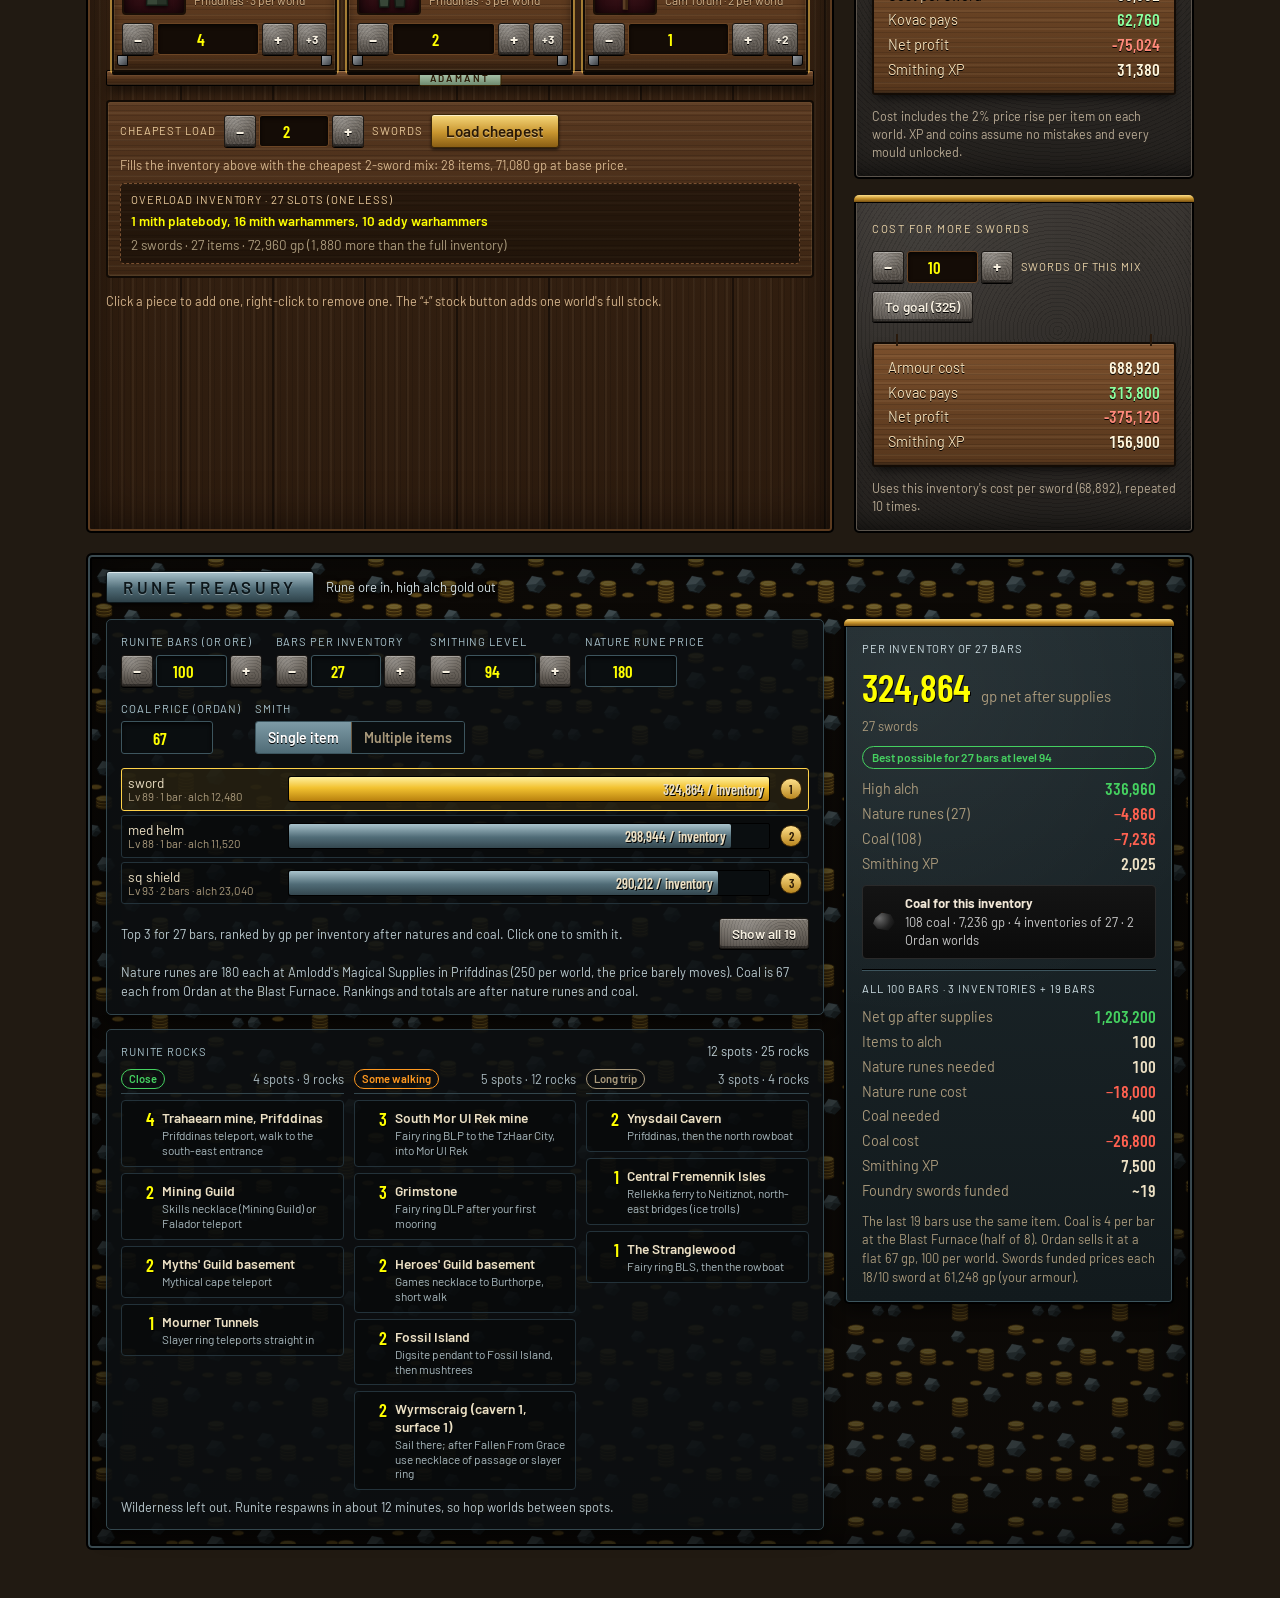
==== commit 51240249: "foundry-tracker: price alloy splits from your armour, keep cost-to-goal synced (v1.3.0)" ====
--- a/foundry-tracker/index.html
+++ b/foundry-tracker/index.html
@@ -373,6 +373,11 @@
 .split dt{color:var(--muted)} .split dd{margin:0;text-align:right;font-family:var(--f-num);font-size:.92rem}
 .split dd.bad{color:var(--bad)} .split dd.good{color:var(--good)}
 .alnote{margin:0;font-size:.8rem;color:var(--muted)}
+.alprice{display:inline-flex;align-items:center;gap:8px;margin-left:auto}
+.aseg{display:inline-flex;border:1px solid var(--rim);border-radius:3px;overflow:hidden}
+.aseg button{font:600 .78rem var(--f-body);padding:4px 10px;border:0;background:var(--well);color:var(--muted);cursor:pointer}
+.aseg button+button{border-left:1px solid var(--rim)}
+.aseg button.on{background:linear-gradient(#ffe08a,#c8952f);color:#2b1a06}
 @media (max-width:560px){.splits{grid-template-columns:1fr;gap:8px}.split dl{grid-template-columns:auto 1fr auto 1fr;gap:1px 8px}}
 </style>
 </head>
@@ -432,7 +437,8 @@
 
   <!-- 0. alloy: bar split per sword -->
   <section class="panel alloy" aria-label="Bar split">
-    <div class="alhead"><h2 class="plaque">Alloy</h2><span class="alsub">Mithril / adamant bars per sword. Pick a split; everything below follows it.</span></div>
+    <div class="alhead"><h2 class="plaque">Alloy</h2><span class="alsub">Mithril / adamant bars per sword. Pick a split; everything below follows it.</span>
+      <span class="alprice"><span class="label">Price swords by</span><span class="aseg" role="group" aria-label="Price swords by"><button type="button" data-price="mine">Your armour</button><button type="button" data-price="cheap">Cheapest mix</button></span></span></div>
     <div class="splits" id="splits" role="radiogroup" aria-label="Bar split"></div>
     <p class="alnote" id="alnote"></p>
   </section>
@@ -533,7 +539,7 @@
 
 /* ---------- state ---------- */
 function blank(){var o={};ITEMS.forEach(function(i){o[i.id]=0;});return o;}
-var S={tm:18,spt:4,showTrip:true,inv:blank(),slots:BASE_SLOTS,cheapN:2,costN:10,user:"",xp:7944614,goal:99,bars:100,lvl:94,nat:180,pick:"",trip:27,mist:0,mode:"single",mix:{},showAll:false,coal:67};
+var S={priceBy:"mine",costSynced:true,tm:18,spt:4,showTrip:true,inv:blank(),slots:BASE_SLOTS,cheapN:2,costN:10,user:"",xp:7944614,goal:99,bars:100,lvl:94,nat:180,pick:"",trip:27,mist:0,mode:"single",mix:{},showAll:false,coal:67};
 try{var saved=JSON.parse(localStorage.getItem("gfp-v2")||"null");if(saved&&typeof saved==="object"){for(var k in saved)S[k]=saved[k];S.inv=Object.assign(blank(),saved.inv||{});S.mix=saved.mix||{};delete S.have;}}catch(e){}
 function save(){try{localStorage.setItem("gfp-v2",JSON.stringify(S));}catch(e){}}
 function $(id){return document.getElementById(id);}
@@ -574,6 +580,12 @@
   var b=0,x=0;
   ITEMS.forEach(function(i){var n=c[i.id]||0;b+=n*i.price;x+=Math.floor(n/i.stock)*run(i.price,i.stock)+run(i.price,n%i.stock);});
   return {base:b,real:x};
+}
+/* gp per bar for one metal, from the armour in the inventory (with the 2% rise); null if none of that metal */
+function perBar(c,metal){
+  var bars=0,x=0;
+  ITEMS.forEach(function(i){if(i.m!==metal)return;var n=c[i.id]||0;bars+=n*i.bars;x+=Math.floor(n/i.stock)*run(i.price,i.stock)+run(i.price,n%i.stock);});
+  return bars?x/bars:null;
 }
 function xpQ(q){q=Math.max(0,q);return (Math.floor(q*q/73)+Math.floor(1.5*q)+1)*30;}
 /* Metal score (OSRS Wiki): V = 10 x tier x bars / 28 for mithril (tier 4) and adamant (tier 5),
@@ -679,6 +691,7 @@
   $("loadbox").innerHTML='<div class="qhead"><span class="label">Cheapest load</span><span class="stepper"><button class="sb" type="button" data-step="cheapN" data-d="-1" aria-label="One fewer sword">−</button><input id="cheapN" type="number" min="1" max="99" aria-label="Swords to load"><button class="sb" type="button" data-step="cheapN" data-d="1" aria-label="One more sword">+</button></span>'+
    '<span class="label">swords</span><button class="brass" type="button" id="loadCheap">Load cheapest</button></div>'+
    '<p class="qnote" id="cheapNote">'+cheapNote()+'</p>'+overflowNote();
+  if($("splits")&&typeof XPT!=="undefined")paintSplits();
   $("cheapN").value=S.cheapN;if($("costN"))$("costN").value=S.costN;
 }
 function costBlock(sw,spent){
@@ -724,7 +737,7 @@
 });
 $("top").addEventListener("change",function(e){
   if(e.target.id==="cheapN"){S.cheapN=int(e.target.value,1,99);save();paintReadout();}
-  if(e.target.id==="costN"){S.costN=int(e.target.value,1,999);save();paintReadout();}
+  if(e.target.id==="costN"){S.costN=int(e.target.value,1,999);S.costSynced=false;save();paintReadout();}
 });
 
 /* ---------- rune alching ---------- */
@@ -774,7 +787,7 @@
    '<dt>Coal cost</dt><dd class="bad">−'+gp(totCoal*S.coal)+'</dd>'+
    '<dt>Smithing XP</dt><dd>'+gp(totXp)+'</dd>'+
    '<dt>Foundry swords funded</dt><dd>~'+gp(Math.floor(tot/swordCost()))+'</dd></dl>'+
-   '<p class="muted small">'+(rem?'The last '+rem+' bars use the '+(S.mode==="mix"?"best mix":"same item")+'. ':'')+'Coal is '+COAL_BF+' per bar at the Blast Furnace (half of 8). Ordan sells it at a flat '+gp(S.coal)+' gp, 100 per world. Swords funded uses the cheapest '+splitName(T_M)+' load, '+gp(swordCost())+' gp each.</p>';
+   '<p class="muted small">'+(rem?'The last '+rem+' bars use the '+(S.mode==="mix"?"best mix":"same item")+'. ':'')+'Coal is '+COAL_BF+' per bar at the Blast Furnace (half of 8). Ordan sells it at a flat '+gp(S.coal)+' gp, 100 per world. Swords funded prices each '+splitName(T_M)+' sword at '+gp(swordCost())+' gp ('+(useMine()?'your armour':'cheapest mix')+').</p>';
   document.querySelectorAll("[data-mode]").forEach(function(b){b.classList.toggle("on",b.dataset.mode===S.mode);});
   $("r_hint").textContent=S.mode==="mix"?"Top 3 by gp per bar for building a mix. Click to add one, right-click to take one out.":"Top 3 for "+trip+" bars, ranked by gp per inventory after natures and coal. Click one to smith it.";
   $("mixbox").hidden=S.mode!=="mix";
@@ -846,14 +859,25 @@
   if(prop==="goal"){goalChanged();return;}
   if(prop==="spt"){paintGoal();return;}
   if(prop==="slots"){$("slots").value=S.slots;paintReadout();}
-  else if(prop==="cheapN"||prop==="costN")paintReadout();
+  else if(prop==="cheapN"||prop==="costN"){if(prop==="costN")S.costSynced=false;paintReadout();}
   else paintRune();
 });
 $("slots").addEventListener("input",function(e){if(e.target.value==="")return;S.slots=int(e.target.value,1,40);save();paintReadout();});
 $("slots").addEventListener("change",function(e){e.target.value=S.slots;});
 
 /* ---------- alloy: compare bar splits ---------- */
-function swordCost(tm){return cheapest(1,Infinity,tm).c;}
+/* cost of one sword at a split: priced from your armour (gp per bar of each metal in the inventory),
+   or the cheapest shop mix at base price */
+function useMine(){return S.priceBy!=="cheap"&&perBar(S.inv,"m")!=null&&perBar(S.inv,"a")!=null;}
+function swordCost(tm){
+  if(tm==null)tm=T_M;
+  if(useMine())return tm*perBar(S.inv,"m")+(CRUCIBLE-tm)*perBar(S.inv,"a");
+  return cheapest(1,Infinity,tm).c;
+}
+function costBasis(){
+  if(!useMine())return S.priceBy==="cheap"?"the cheapest shop mix (all warhammers) at base price":"the cheapest shop mix, since the inventory needs both mithril and adamant armour to price your own";
+  return "your armour: "+gp(perBar(S.inv,"m"))+" gp per mithril bar and "+gp(perBar(S.inv,"a"))+" gp per adamant bar, from what's in the inventory, including the 2% rise";
+}
 function paintSplits(){
   var left=Math.max(0,XPT[S.goal]-S.xp),rows=SPLITS.map(function(tm){
     var xp=splitXp(tm),c=swordCost(tm),net=2*xp-c,n=left?Math.ceil(left/xp):0;
@@ -875,11 +899,14 @@
   var g=gcd(T_M,T_A);
   $("sub").innerHTML='<b>'+T_M+' mithril : '+T_A+' adamant</b> bars per sword ('+(T_M/g)+':'+(T_A/g)+') · metal score '+METAL+' · '+gp(XP)+' XP and '+gp(COINS)+' coins per perfect sword'+
     '<span class="shops">Armour from Aneirin\'s Armour (Prifddinas) and the Cam Torum Blacksmith · change the split in Alloy below</span>';
-  $("alnote").textContent="Cost is the cheapest shop mix for one sword at base price (before the 2% rise). XP and coins assume no mistakes and an average mould score of "+MOULD+
+  document.querySelectorAll("[data-price]").forEach(function(b){b.classList.toggle("on",b.dataset.price===(S.priceBy==="cheap"?"cheap":"mine"));});
+  $("alnote").textContent="Cost per sword uses "+costBasis()+". XP and coins assume no mistakes and an average mould score of "+MOULD+
     ". A higher metal score also makes the sword a little harder to finish. 12/16 is shown for comparison; 14/14 beats it on both XP and cost.";
 }
 $("splits").addEventListener("click",function(e){var b=e.target.closest("[data-tm]");if(!b)return;
-  setSplit(Number(b.dataset.tm));save();paintAll();});
+  setSplit(Number(b.dataset.tm));if(S.costSynced)S.costN=Math.max(1,Math.min(999,goalSwords()||1));save();paintAll();});
+document.querySelector(".alloy").addEventListener("click",function(e){var b=e.target.closest("[data-price]");if(!b)return;
+  S.priceBy=b.dataset.price;save();paintAll();});
 
 /* ---------- smithing goal + XP lookup ---------- */
 var XPT=[0,0];(function(){var pts=0;for(var l=1;l<99;l++){pts+=Math.floor(l+300*Math.pow(2,l/7));XPT[l+1]=Math.floor(pts/4);}})();
@@ -940,8 +967,8 @@
 $("g_spt").addEventListener("change",function(e){e.target.value=trip();});
 $("g_showtrip").addEventListener("change",function(e){S.showTrip=e.target.checked;save();paintGoal();});
 var goalStatus="";
-function syncCost(){S.costN=Math.max(1,Math.min(999,goalSwords()||1));save();paintReadout();}
-function goalChanged(){save();paintGoal();syncCost();}
+function syncCost(){S.costSynced=true;S.costN=Math.max(1,Math.min(999,goalSwords()||1));save();paintReadout();}
+function goalChanged(){save();paintGoal();if(S.costSynced)syncCost();}
 $("g_xp").addEventListener("input",function(e){if(e.target.value==="")return;S.xp=int(e.target.value,0,200000000);goalStatus="";goalChanged();});
 $("g_goal").addEventListener("input",function(e){if(e.target.value==="")return;S.goal=int(e.target.value,2,99);goalChanged();});
 $("g_user").addEventListener("input",function(e){S.user=e.target.value.slice(0,12);save();});
